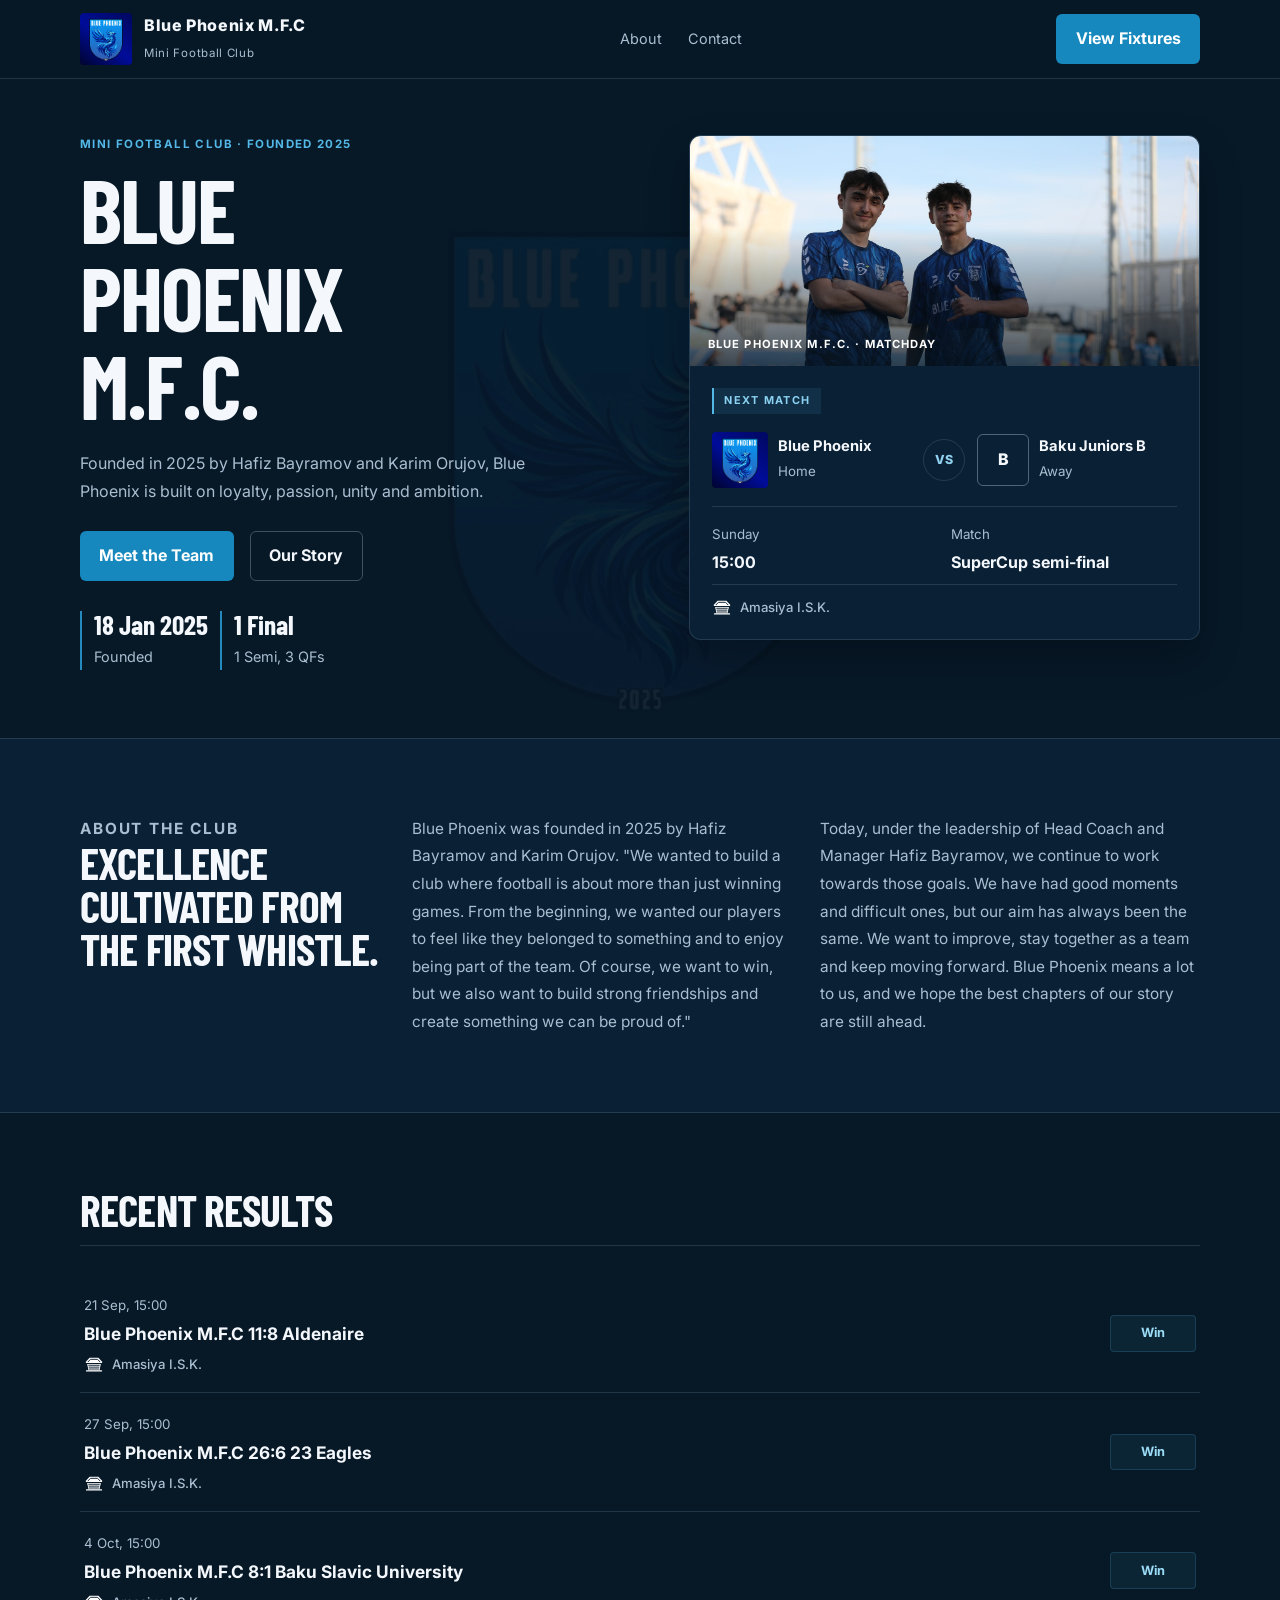
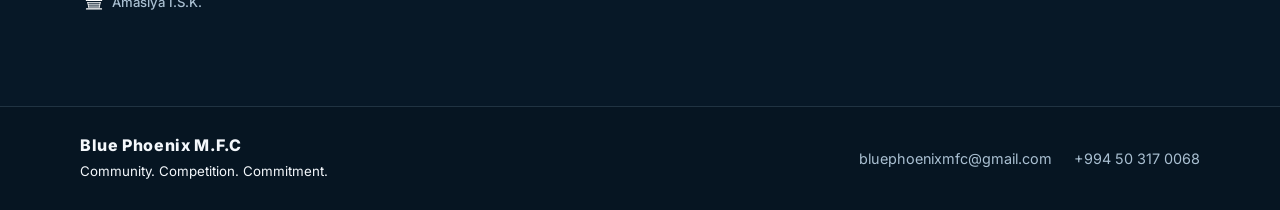
==== index.html @ 36c38b88 "Updated website" ====
<!DOCTYPE html>
<html lang="en">
  <head>
    <meta charset="UTF-8" />
    <meta name="viewport" content="width=device-width, initial-scale=1.0" />
    <title>Blue Phoenix M.F.C | Mini Football Club</title>
    <meta
      name="description"
      content="Blue Phoenix M.F.C is a dedicated mini football club built on teamwork, discipline, and pride. Explore matches, players, and community events."
    />
    <link rel="preconnect" href="https://fonts.googleapis.com" />
    <link rel="preconnect" href="https://fonts.gstatic.com" crossorigin />
    <link
      href="https://fonts.googleapis.com/css2?family=Barlow+Condensed:wght@600;700;800&family=Inter:wght@400;500;600;700;800;900&display=swap"
      rel="stylesheet"
    />
    <link rel="stylesheet" href="styles.css?v=10" />
  </head>
  <body class="home-page">
    <header class="topbar">
      <div class="container nav">
        <a class="brand" href="index.html" aria-label="Blue Phoenix M.F.C home">
          <img src="16346.jpg" alt="Blue Phoenix M.F.C logo" class="club-logo" />
          <div>
            <p class="club-name">Blue Phoenix M.F.C</p>
            <small>Mini Football Club</small>
          </div>
        </a>

        <nav class="nav-links" aria-label="Main navigation">
          <a href="#about">About</a>
          <a href="#contact">Contact</a>
        </nav>

        <a class="btn btn-primary" href="#results">View Fixtures</a>
      </div>
    </header>

    <main>
      <section class="hero">
        <div class="container hero-grid">
          <div class="hero-copy">
            <p class="eyebrow">Mini Football Club · Founded 2025</p>
            <h1>Blue Phoenix M.F.C.</h1>
            <p class="lead">
              Founded in 2025 by Hafiz Bayramov and Karim Orujov, Blue Phoenix is built on
              loyalty, passion, unity and ambition.
            </p>
            <div class="cta-row">
              <a class="btn btn-primary" href="squad.html">Meet the Team</a>
              <a class="btn btn-secondary" href="#about">Our Story</a>
            </div>

            <ul class="stats" aria-label="Team statistics">
              <li>
                <strong>18 Jan 2025</strong>
                <span>Founded</span>
              </li>
              <li>
                <strong>1 Final</strong>
                <span>1 Semi, 3 QFs</span>
              </li>
            </ul>
          </div>

          <div id="fixtures" class="hero-card" aria-label="Featured match card" data-stadium="Amasiya I.S.K.">
            <figure class="hero-photo" data-slideshow>
              <img
                class="hero-slide is-active"
                src="IMG_9721-hero.jpg"
                alt="Blue Phoenix players standing together in club kit"
                fetchpriority="high"
              />
              <img class="hero-slide" alt="" aria-hidden="true" />
              <figcaption>Blue Phoenix M.F.C. · Matchday</figcaption>
            </figure>
            <div class="hero-card-content">
              <div class="match-badge">Next Match</div>
              <div class="clubs">
                <div class="team-block">
                  <img src="16346.jpg" alt="Blue Phoenix logo" class="team-logo" />
                  <div>
                    <p>Blue Phoenix</p>
                    <small>Home</small>
                  </div>
                </div>

                <div class="score-box">
                  <span>VS</span>
                </div>

                <div class="team-block">
                  <span class="team-crest dark">B</span>
                  <div>
                    <p>Baku Juniors B</p>
                    <small>Away</small>
                  </div>
                </div>
              </div>

              <div class="match-details">
                <div>
                  <small>Sunday</small>
                  <strong>15:00</strong>
                </div>
                <div>
                  <small>Match</small>
                  <strong>SuperCup semi-final</strong>
                </div>
              </div>

              <div class="fixture-venue match-venue">
                <img src="stadium-icon.svg" alt="" aria-hidden="true" />
                <span>Amasiya I.S.K.</span>
              </div>
            </div>
          </div>
        </div>
      </section>

      <section id="about" class="section intro">
        <div class="container split">
          <div>
            <p class="section-tag">About the club</p>
            <h2>Excellence cultivated from the first whistle.</h2>
          </div>
          <p>
            Blue Phoenix was founded in 2025 by Hafiz Bayramov and Karim Orujov. "We wanted
            to build a club where football is about more than just winning games. From the
            beginning, we wanted our players to feel like they belonged to something and
            to enjoy being part of the team. Of course, we want to win, but we also want to
            build strong friendships and create something we can be proud of."
          </p>
          <p>
            Today, under the leadership of Head Coach and Manager Hafiz Bayramov, we continue
            to work towards those goals. We have had good moments and difficult ones, but our
            aim has always been the same. We want to improve, stay together as a team and keep
            moving forward. Blue Phoenix means a lot to us, and we hope the best chapters of
            our story are still ahead.
          </p>
        </div>
      </section>

      <section id="results" class="section results">
        <div class="container">
          <div class="section-heading">
            <h2>Recent results</h2>
          </div>

          <div class="fixture-list">
            <div class="fixture-item result-item" data-stadium="Amasiya I.S.K.">
              <div>
                <small>21 Sep, 15:00</small>
                <h3>Blue Phoenix M.F.C 11:8 Aldenaire</h3>
                <div class="fixture-venue">
                  <img src="stadium-icon.svg" alt="" aria-hidden="true" />
                  <span>Amasiya I.S.K.</span>
                </div>
              </div>
              <span>Win</span>
            </div>
            <div class="fixture-item result-item" data-stadium="Amasiya I.S.K.">
              <div>
                <small>27 Sep, 15:00</small>
                <h3>Blue Phoenix M.F.C 26:6 23 Eagles</h3>
                <div class="fixture-venue">
                  <img src="stadium-icon.svg" alt="" aria-hidden="true" />
                  <span>Amasiya I.S.K.</span>
                </div>
              </div>
              <span>Win</span>
            </div>
            <div class="fixture-item result-item" data-stadium="Amasiya I.S.K.">
              <div>
                <small>4 Oct, 15:00</small>
                <h3>Blue Phoenix M.F.C 8:1 Baku Slavic University</h3>
                <div class="fixture-venue">
                  <img src="stadium-icon.svg" alt="" aria-hidden="true" />
                  <span>Amasiya I.S.K.</span>
                </div>
              </div>
              <span>Win</span>
            </div>
          </div>
        </div>
      </section>

    </main>

    <footer id="contact" class="site-footer">
      <div class="container footer-wrap">
        <div>
          <p class="club-name">Blue Phoenix M.F.C</p>
          <small>Community. Competition. Commitment.</small>
        </div>
        <div class="contact-info">
          <a href="mailto:bluephoenixmfc@gmail.com">bluephoenixmfc@gmail.com</a>
          <a href="tel:+994503170068">+994 50 317 0068</a>
        </div>
      </div>
    </footer>

    <button class="back-to-top" type="button" aria-label="Back to top" hidden>
      <svg viewBox="0 0 24 24" aria-hidden="true" focusable="false">
        <path d="m3.5 10 8.5-7 8.5 7M5.5 8.5V21h13V8.5M9.5 21v-7h5v7" />
      </svg>
    </button>

    <script src="site.js?v=3" defer></script>
  </body>
</html>
---- styles.css ----
:root {
  --bg: #071827;
  --bg-soft: #0a2034;
  --panel: #0d2942;
  --panel-2: #123a5b;
  --primary: #54b8e7;
  --primary-dark: #2489bd;
  --accent: #91d2f0;
  --text: #f4f8fc;
  --muted: #a9bfd1;
  --line: rgba(169, 205, 228, 0.16);
  --shadow: 0 18px 42px rgba(0, 0, 0, 0.24);
}

* {
  box-sizing: border-box;
}

html {
  scroll-behavior: smooth;
}

@media (prefers-reduced-motion: reduce) {
  html {
    scroll-behavior: auto;
  }

  .home-page .club-logo {
    animation: none;
  }

  .hero-slide {
    transition: none;
  }

  .home-page .hero-copy > *,
  .home-page .hero-card {
    animation: none;
  }
}

body {
  margin: 0;
  font-family: "Inter", sans-serif;
  background: var(--bg);
  color: var(--text);
  line-height: 1.6;
}

body::before {
  position: fixed;
  z-index: 0;
  inset: 0;
  background-image: url("16346-removebg-preview.png");
  background-repeat: no-repeat;
  background-position: center 18vh;
  background-size: min(68vw, 600px);
  content: "";
  opacity: 0.055;
  pointer-events: none;
}

body > :not(script) {
  position: relative;
  z-index: 1;
}

a {
  color: inherit;
  text-decoration: none;
}

img {
  max-width: 100%;
  display: block;
}

.container {
  width: min(1120px, calc(100% - 32px));
  margin: 0 auto;
}

.topbar {
  position: sticky;
  top: 0;
  z-index: 10;
  background: rgba(7, 24, 39, 0.97);
  border-bottom: 1px solid var(--line);
}

.nav {
  display: flex;
  align-items: center;
  justify-content: space-between;
  gap: 24px;
  min-height: 78px;
}

.brand {
  display: flex;
  align-items: center;
  gap: 12px;
  color: inherit;
}

.brand > span {
  display: block;
  min-width: 0;
}

.brand .club-name {
  display: block;
}

.brand:focus-visible {
  outline: 2px solid var(--primary);
  outline-offset: 4px;
}

.crest,
.team-crest {
  display: grid;
  place-items: center;
  width: 44px;
  height: 44px;
  border-radius: 6px;
  font-weight: 800;
  background: var(--panel-2);
  color: #d7f2ff;
  border: 1px solid rgba(84, 184, 231, 0.28);
}

.club-logo,
.team-logo {
  width: 52px;
  height: 52px;
  object-fit: contain;
  border-radius: 4px;
}

.home-page .club-logo {
  animation: badge-rise 1.25s cubic-bezier(0.2, 0.75, 0.25, 1) both;
}

@keyframes badge-rise {
  from {
    opacity: 0.45;
    transform: translateY(14px);
  }

  to {
    opacity: 1;
    transform: translateY(0);
  }
}

.team-logo {
  width: 56px;
  height: 56px;
}

.club-name {
  margin: 0;
  font-weight: 800;
  letter-spacing: 0.04em;
}

.brand small,
.contact-info,
.match-details small,
.fixture-item small,
.team-block small {
  color: var(--muted);
}

.brand small {
  font-size: 0.72rem;
  letter-spacing: 0.06em;
}

.nav-links {
  display: flex;
  align-items: center;
  gap: 26px;
  color: var(--muted);
  font-size: 0.9rem;
}

.nav-links a {
  transition: color 0.2s ease;
}

.nav-links a:hover {
  color: var(--text);
}

.btn {
  display: inline-flex;
  align-items: center;
  justify-content: center;
  min-height: 46px;
  padding: 0.7rem 1.15rem;
  border: 1px solid transparent;
  border-radius: 6px;
  font-weight: 700;
  transition: transform 0.2s ease, background-color 0.2s ease, border-color 0.2s ease;
}

.btn:hover {
  transform: translateY(-2px);
}

.btn-primary {
  background: #1688bd;
  color: #fff;
}

.btn-primary:hover {
  background: #1d9bd3;
}

.btn-secondary {
  border-color: rgba(208, 229, 243, 0.28);
  color: var(--text);
  background: transparent;
}

.btn-secondary:hover {
  border-color: var(--primary);
}

.hero {
  padding: 56px 0 68px;
}

.hero-grid {
  display: grid;
  grid-template-columns: minmax(0, 1.05fr) minmax(380px, 0.95fr);
  gap: 44px;
  align-items: start;
}

.home-page .hero-copy > *,
.home-page .hero-card {
  animation: hero-rise-in 780ms cubic-bezier(0.22, 0.68, 0.2, 1) both;
}

.home-page .hero-copy > .eyebrow {
  animation-delay: 0ms;
}

.home-page .hero-copy > h1 {
  animation-delay: 70ms;
}

.home-page .hero-copy > .lead {
  animation-delay: 140ms;
}

.home-page .hero-copy > .cta-row {
  animation-delay: 210ms;
}

.home-page .hero-copy > .stats {
  animation-delay: 280ms;
}

.home-page .hero-card {
  animation-duration: 900ms;
  animation-delay: 140ms;
}

@keyframes hero-rise-in {
  from {
    opacity: 0;
    transform: translateY(18px);
  }

  to {
    opacity: 1;
    transform: translateY(0);
  }
}

.eyebrow,
.section-tag {
  margin: 0 0 12px;
  text-transform: uppercase;
  letter-spacing: 0.12em;
  font-size: 0.72rem;
  color: var(--primary);
  font-weight: 700;
}

.hero-copy h1,
.section-heading h2,
.split h2 {
  font-family: "Barlow Condensed", "Arial Narrow", sans-serif;
  margin: 0;
  line-height: 0.98;
  letter-spacing: -0.02em;
  font-weight: 700;
}

.hero-copy h1 {
  max-width: 9ch;
  font-size: clamp(4rem, 7vw, 6.4rem);
  text-transform: uppercase;
}

.lead {
  font-size: 1rem;
  line-height: 1.75;
  color: var(--muted);
  max-width: 48ch;
  margin: 20px 0 26px;
}

.cta-row {
  display: flex;
  align-items: center;
  gap: 16px;
  flex-wrap: wrap;
  margin-bottom: 30px;
}

.stats {
  list-style: none;
  padding: 0;
  margin: 0;
  display: flex;
  gap: 12px;
  flex-wrap: wrap;
}

.stats li {
  min-width: 112px;
  padding-left: 12px;
  border-left: 2px solid var(--primary-dark);
}

.stats strong {
  display: block;
  font-family: "Barlow Condensed", "Arial Narrow", sans-serif;
  font-size: clamp(1.7rem, 2vw, 2.2rem);
  line-height: 1;
  margin-bottom: 6px;
}

.stats span {
  color: var(--muted);
  font-size: 0.9rem;
}

.hero-card {
  overflow: hidden;
  background: var(--bg-soft);
  border: 1px solid var(--line);
  border-radius: 12px;
  box-shadow: var(--shadow);
}

.hero-photo {
  position: relative;
  height: 230px;
  margin: 0;
  overflow: hidden;
  background: var(--panel);
}

.hero-photo::after {
  position: absolute;
  inset: 40% 0 0;
  background: linear-gradient(180deg, transparent, rgba(4, 17, 29, 0.78));
  content: "";
}

.hero-photo img {
  position: absolute;
  inset: 0;
  width: 100%;
  height: 100%;
  object-fit: cover;
  object-position: center 38%;
}

.hero-slide {
  opacity: 0;
  transition: opacity 1.2s ease-in-out;
}

.hero-slide.is-active {
  opacity: 1;
}

.hero-slide[aria-hidden="true"] {
  pointer-events: none;
}

.hero-photo figcaption {
  position: absolute;
  z-index: 1;
  right: 18px;
  bottom: 12px;
  left: 18px;
  color: #fff;
  font-size: 0.7rem;
  font-weight: 700;
  letter-spacing: 0.1em;
  text-transform: uppercase;
}

.hero-card-content {
  padding: 20px 22px 22px;
}

.match-badge {
  display: inline-block;
  background: rgba(84, 184, 231, 0.1);
  color: #8bd2f2;
  border-left: 2px solid var(--primary);
  padding: 0.28rem 0.65rem;
  font-size: 0.68rem;
  font-weight: 700;
  letter-spacing: 0.12em;
  text-transform: uppercase;
}

.clubs {
  display: flex;
  align-items: center;
  justify-content: space-between;
  gap: 12px;
  padding: 18px 0;
}

.team-block {
  display: flex;
  align-items: center;
  gap: 10px;
  flex: 1;
  min-width: 0;
}

.team-block p {
  margin: 0 0 2px;
  font-weight: 700;
  font-size: 0.92rem;
  line-height: 1.3;
}

.team-crest {
  width: 52px;
  height: 52px;
  border-radius: 6px;
}

.team-crest.green {
  background: #1688bd;
  color: #fff;
}

.team-crest.dark {
  background: transparent;
  border: 1px solid rgba(208, 229, 243, 0.35);
  color: var(--text);
}

.score-box {
  flex: 0 0 42px;
  width: 42px;
  height: 42px;
  border-radius: 50%;
  display: grid;
  place-items: center;
  background: transparent;
  border: 1px solid var(--line);
  color: var(--accent);
  font-weight: 800;
  font-size: 0.78rem;
}

.match-details {
  display: grid;
  grid-template-columns: repeat(2, minmax(0, 1fr));
  gap: 14px;
  padding-top: 14px;
  border-top: 1px solid var(--line);
}

.match-details strong {
  display: block;
  margin-top: 4px;
}

.match-venue {
  margin-top: 14px;
  padding-top: 12px;
  border-top: 1px solid var(--line);
}

.section {
  padding: 76px 0;
}

.section[id],
#contact {
  scroll-margin-top: 92px;
}

.split {
  display: grid;
  grid-template-columns: minmax(190px, 0.8fr) repeat(2, minmax(0, 1fr));
  align-items: start;
  gap: 28px;
}

.split h2,
.section-heading h2 {
  font-size: clamp(2.25rem, 3.4vw, 3.4rem);
  text-transform: uppercase;
}

.split p {
  margin: 0;
  color: var(--muted);
  font-size: 0.96rem;
  line-height: 1.8;
}

.intro {
  background: var(--bg-soft);
  border-top: 1px solid var(--line);
  border-bottom: 1px solid var(--line);
}

.club-history {
  margin-top: 62px;
}

.team-section-nav {
  display: flex;
  flex-wrap: wrap;
  gap: 10px 22px;
  margin: -8px 0 28px;
  padding-bottom: 18px;
  border-bottom: 1px solid var(--line);
}

.team-section-nav a {
  color: var(--muted);
  font-size: 0.84rem;
  font-weight: 600;
  transition: color 0.2s ease;
}

.team-section-nav a:hover,
.team-section-nav a:focus-visible {
  color: var(--accent);
}

.team-section-nav a:focus-visible {
  outline: 2px solid var(--primary);
  outline-offset: 4px;
}

.team-gallery-section {
  background: var(--bg-soft);
  border-top: 1px solid var(--line);
  border-bottom: 1px solid var(--line);
}

.club-legends-section {
  background: rgba(7, 24, 39, 0.58);
}

.has-scroll-reveal [data-reveal] {
  opacity: 0;
  transform: translateY(18px);
  transition:
    opacity 600ms cubic-bezier(0.2, 0.75, 0.25, 1),
    transform 600ms cubic-bezier(0.2, 0.75, 0.25, 1);
}

.has-scroll-reveal [data-reveal].is-revealed {
  opacity: 1;
  transform: translateY(0);
}

.club-history > .section-heading {
  margin-bottom: 28px;
}

.history-kicker {
  margin: 0 0 5px;
  color: var(--primary);
  font-size: 0.68rem;
  font-weight: 700;
  letter-spacing: 0.12em;
  text-transform: uppercase;
}

.history-heading h3 {
  margin: 0;
  font-family: "Barlow Condensed", "Arial Narrow", sans-serif;
  font-size: clamp(1.7rem, 3vw, 2.3rem);
  line-height: 1;
  text-transform: uppercase;
}

.history-block {
  margin-top: 52px;
}

.history-heading {
  margin-bottom: 20px;
}

.history-heading h3 {
  font-size: clamp(1.9rem, 3.2vw, 2.6rem);
}

.history-timeline {
  position: relative;
  display: grid;
  gap: 0;
  margin: 0;
  padding: 0;
  list-style: none;
}

.history-timeline::before {
  position: absolute;
  top: 13px;
  bottom: 13px;
  left: 151px;
  width: 1px;
  background: rgba(84, 184, 231, 0.3);
  content: "";
}

.history-entry {
  position: relative;
  display: grid;
  grid-template-columns: 132px minmax(0, 1fr);
  gap: 38px;
  padding: 18px 0;
  border-bottom: 1px solid var(--line);
}

.history-entry::before {
  position: absolute;
  top: 26px;
  left: 147px;
  width: 9px;
  height: 9px;
  border: 1px solid var(--primary);
  border-radius: 50%;
  background: var(--bg-soft);
  content: "";
}

.history-entry > time {
  padding-top: 4px;
  color: var(--muted);
  font-size: 0.83rem;
  font-weight: 600;
}

.history-entry-content h3,
.history-entry-content h4 {
  margin: 7px 0 0;
  font-size: 0.96rem;
  line-height: 1.45;
}

.history-labels {
  display: flex;
  flex-wrap: wrap;
  align-items: center;
  gap: 8px;
}

.history-competition,
.history-stage,
.friendly-label {
  display: inline-flex;
  align-items: center;
  min-height: 25px;
  padding: 3px 9px;
  border: 1px solid var(--line);
  border-radius: 4px;
  font-size: 0.68rem;
  font-weight: 700;
  line-height: 1.2;
}

.history-competition {
  color: #9bdcf6;
  background: rgba(84, 184, 231, 0.07);
}

.history-stage {
  color: #e2c77f;
  border-color: rgba(205, 174, 103, 0.28);
  background: rgba(185, 151, 76, 0.1);
}

.history-detail {
  display: flex;
  flex-wrap: wrap;
  align-items: baseline;
  gap: 7px;
  margin: 7px 0 0;
  color: var(--muted);
  font-size: 0.82rem;
}

.history-detail strong {
  color: var(--text);
  font-size: 0.94rem;
}

.friendly-results {
  display: grid;
  grid-template-columns: repeat(2, minmax(0, 1fr));
  gap: 14px;
}

.friendly-result {
  min-width: 0;
  padding: 17px 18px;
  border: 1px solid var(--line);
  border-top: 2px solid rgba(84, 184, 231, 0.35);
  background: rgba(7, 24, 39, 0.42);
}

.friendly-result > time {
  display: block;
  margin-bottom: 9px;
  color: var(--muted);
  font-size: 0.77rem;
  font-weight: 600;
}

.friendly-label {
  min-height: 22px;
  padding: 2px 8px;
  color: #9bdcf6;
  border-color: rgba(84, 184, 231, 0.2);
  background: rgba(84, 184, 231, 0.06);
}

.friendly-score {
  display: grid;
  grid-template-columns: minmax(0, 1fr) auto minmax(0, 1fr);
  align-items: center;
  gap: 10px;
  margin: 12px 0 0;
  font-size: 0.82rem;
  font-weight: 600;
}

.friendly-score > span:last-child {
  text-align: right;
}

.friendly-score > strong {
  color: var(--text);
  font-family: "Barlow Condensed", "Arial Narrow", sans-serif;
  font-size: clamp(1.65rem, 3.2vw, 2.1rem);
  line-height: 1;
  white-space: nowrap;
}

.friendly-score > .standout-score {
  color: #e2c77f;
}

.friendly-note {
  margin: 10px 0 0;
  color: var(--muted);
  font-size: 0.76rem;
  line-height: 1.5;
}

.section-heading {
  display: flex;
  align-items: baseline;
  gap: 16px;
  margin-bottom: 28px;
  padding-bottom: 14px;
  border-bottom: 1px solid var(--line);
}

.section-heading .section-tag {
  flex: 0 0 auto;
  margin: 0;
}

.squad-page-section {
  min-height: calc(100vh - 160px);
}

.squad-page-section .section-heading {
  align-items: end;
}

.squad-page-section .section-heading h1 {
  margin: 0;
  font-family: "Barlow Condensed", "Arial Narrow", sans-serif;
  font-size: clamp(2.75rem, 5vw, 4rem);
  font-weight: 700;
  line-height: 0.98;
  text-transform: uppercase;
}

.squad-page-intro {
  display: flex;
  justify-content: space-between;
  gap: 16px;
  margin: -8px 0 26px;
  color: var(--muted);
  font-size: 0.9rem;
}

.squad-page-intro span {
  color: #9bdcf6;
  font-weight: 600;
}

.coach-feature {
  display: flex;
  align-items: center;
  gap: 16px;
  max-width: 520px;
  margin: 0 0 20px;
  padding: 18px 20px;
  border: 1px solid rgba(84, 184, 231, 0.24);
  border-left: 3px solid var(--primary);
  background: rgba(13, 41, 66, 0.72);
}

.coach-feature-link {
  color: inherit;
  text-decoration: none;
  transition: background-color 0.2s ease, border-color 0.2s ease, transform 0.2s ease;
}

.coach-feature-link:hover {
  border-color: rgba(84, 184, 231, 0.48);
  background: rgba(13, 41, 66, 0.92);
  transform: translateY(-2px);
}

.coach-feature-link:focus-visible {
  outline: 2px solid var(--primary);
  outline-offset: 4px;
}

.coach-profile-action {
  display: inline-flex;
  align-items: center;
  gap: 6px;
  margin-top: 8px;
  color: var(--accent);
  font-size: 0.75rem;
  font-weight: 600;
}

.coach-profile-action span {
  transition: transform 0.2s ease;
}

.coach-feature-link:hover .coach-profile-action span {
  transform: translateX(3px);
}

.coaching-record-section {
  background: rgba(10, 32, 52, 0.58);
  border-top: 1px solid var(--line);
}

.coaching-record-section .history-entry-date {
  padding-top: 4px;
  color: var(--muted);
  font-size: 0.83rem;
  font-weight: 600;
}

.coach-return-link {
  margin-bottom: 34px;
}

.coach-profile-heading {
  max-width: 760px;
  padding: 0 0 30px;
  border-bottom: 1px solid var(--line);
}

.coach-profile-heading .eyebrow {
  margin-bottom: 10px;
}

.coach-profile-heading h1 {
  margin: 0;
  font-family: "Barlow Condensed", "Arial Narrow", sans-serif;
  font-size: clamp(3rem, 7vw, 5.2rem);
  font-weight: 700;
  line-height: 0.98;
  text-transform: uppercase;
}

.coach-profile-role {
  margin: 12px 0 0;
  color: var(--accent);
  font-size: 1rem;
  font-weight: 600;
}

.coach-profile-context {
  max-width: 62ch;
  margin: 10px 0 0;
  color: var(--muted);
  font-size: 0.86rem;
  line-height: 1.65;
}

.coach-career-timeline {
  margin-top: 42px;
}

.coach-career-timeline .history-heading h2 {
  margin: 0;
  font-family: "Barlow Condensed", "Arial Narrow", sans-serif;
  font-size: clamp(1.9rem, 3.2vw, 2.6rem);
  line-height: 1;
  text-transform: uppercase;
}

.coach-monogram {
  display: grid;
  flex: 0 0 48px;
  width: 48px;
  height: 48px;
  place-items: center;
  border: 1px solid rgba(84, 184, 231, 0.3);
  background: rgba(84, 184, 231, 0.08);
  color: #9bdcf6;
  font-family: "Barlow Condensed", "Arial Narrow", sans-serif;
  font-size: 1.35rem;
  font-weight: 700;
}

.coach-feature p {
  margin: 0 0 2px;
  color: var(--primary);
  font-size: 0.7rem;
  font-weight: 700;
  letter-spacing: 0.12em;
  text-transform: uppercase;
}

.coach-feature h2 {
  margin: 0;
  font-family: "Barlow Condensed", "Arial Narrow", sans-serif;
  font-size: 1.8rem;
  line-height: 1.05;
  text-transform: uppercase;
}

.squad-groups {
  display: grid;
  grid-template-columns: repeat(4, minmax(0, 1fr));
  gap: 16px;
}

.position-group {
  min-width: 0;
  border-top: 2px solid var(--primary-dark);
  background: rgba(255, 255, 255, 0.018);
}

.position-heading {
  display: flex;
  align-items: baseline;
  gap: 10px;
  min-height: 66px;
  padding: 16px 14px 12px;
  border-bottom: 1px solid var(--line);
}

.position-heading > span {
  color: var(--primary);
  font-family: "Barlow Condensed", "Arial Narrow", sans-serif;
  font-size: 1rem;
  font-weight: 700;
  letter-spacing: 0.08em;
}

.position-heading h2 {
  margin: 0;
  font-family: "Barlow Condensed", "Arial Narrow", sans-serif;
  font-size: 1.25rem;
  line-height: 1.05;
  text-transform: uppercase;
}

.position-roster {
  margin: 0;
  padding: 0 14px;
  list-style: none;
}

.position-player {
  display: flex;
  align-items: center;
  gap: 10px;
  min-width: 0;
  min-height: 68px;
  padding: 10px 0;
  border-bottom: 1px solid var(--line);
}

.position-player:last-child {
  border-bottom: 0;
}

.player-monogram {
  display: grid;
  flex: 0 0 38px;
  width: 38px;
  height: 38px;
  place-items: center;
  border: 1px solid rgba(84, 184, 231, 0.3);
  border-radius: 5px;
  background: #0b263e;
  color: #9bdcf6;
  font-family: "Barlow Condensed", "Arial Narrow", sans-serif;
  font-size: 1.15rem;
  font-weight: 700;
  letter-spacing: 0.04em;
}

.player-info {
  display: grid;
  min-width: 0;
  gap: 3px;
}

.player-info strong {
  font-size: 0.84rem;
  line-height: 1.35;
  overflow-wrap: anywhere;
}

.player-info small {
  color: var(--muted);
  font-size: 0.7rem;
  line-height: 1.35;
}

.gallery-strip {
  display: grid;
  grid-auto-flow: column;
  grid-auto-columns: minmax(260px, 34%);
  gap: 12px;
  overflow-x: auto;
  padding-bottom: 12px;
  scroll-snap-type: x mandatory;
  overscroll-behavior-x: contain;
  scrollbar-width: thin;
  scrollbar-color: rgba(84, 184, 231, 0.55) rgba(255, 255, 255, 0.04);
}

.gallery-strip::-webkit-scrollbar {
  height: 6px;
}

.gallery-strip::-webkit-scrollbar-track {
  background: rgba(255,255,255,0.04);
  border-radius: 999px;
}

.gallery-strip::-webkit-scrollbar-thumb {
  background: rgba(84, 184, 231, 0.65);
  border-radius: 999px;
}

.gallery-item {
  margin: 0;
  background: #0a2034;
  border: 1px solid var(--line);
  border-radius: 6px;
  overflow: hidden;
  min-width: 0;
  scroll-snap-align: start;
}

.gallery-item img {
  width: 100%;
  height: clamp(210px, 24vw, 300px);
  object-fit: cover;
  display: block;
  transition: filter 0.2s ease;
}

.gallery-item:hover img {
  filter: brightness(1.08);
}

.fixture-list {
  display: grid;
  gap: 0;
}

.fixture-item {
  display: flex;
  align-items: center;
  justify-content: space-between;
  gap: 18px;
  border: 1px solid var(--line);
  border-radius: 6px;
  background: rgba(255, 255, 255, 0.015);
  padding: 18px 20px;
}

.fixture-item h3 {
  margin: 4px 0 0;
  font-size: 1.08rem;
  line-height: 1.4;
}

.fixture-venue {
  display: flex;
  align-items: center;
  gap: 8px;
  margin-top: 8px;
  color: var(--muted);
  font-size: 0.82rem;
  font-weight: 500;
  line-height: 1.4;
}

.fixture-venue img {
  flex: 0 0 20px;
  width: 20px;
  height: 20px;
  object-fit: contain;
}

.fixture-item > span {
  display: inline-flex;
  align-items: center;
  justify-content: center;
  min-width: 86px;
  padding: 0.45rem 0.65rem;
  border-radius: 4px;
  background: rgba(84, 184, 231, 0.08);
  border: 1px solid rgba(84, 184, 231, 0.18);
  color: #9bdcf6;
  font-weight: 700;
  font-size: 0.8rem;
  white-space: nowrap;
}

.fixture-item > .achievement-label,
.fixture-item > .competition-label {
  background: rgba(185, 151, 76, 0.1);
  border-color: rgba(205, 174, 103, 0.28);
  color: #e2c77f;
}

.results .fixture-item > span {
  background: rgba(84, 184, 231, 0.08);
  border-color: rgba(84, 184, 231, 0.18);
  color: #9bdcf6;
}

.results .fixture-item,
.records .fixture-item {
  background: transparent;
  border: 0;
  border-bottom: 1px solid var(--line);
  border-radius: 0;
  padding: 18px 4px;
}

.results .fixture-item:last-child,
.records .fixture-item:last-child {
  border-bottom: 0;
}

.records .fixture-item p {
  margin: 8px 0 0;
  color: var(--muted);
  font-size: 0.9rem;
}

.site-footer {
  border-top: 1px solid var(--line);
  background: #061522;
  padding: 26px 0;
}

.footer-wrap {
  display: flex;
  justify-content: space-between;
  align-items: center;
  gap: 20px;
}

.contact-info {
  display: flex;
  align-items: center;
  flex-wrap: wrap;
  gap: 22px;
  font-size: 0.9rem;
}

.contact-info a:hover {
  color: var(--primary);
}

.back-to-top {
  position: fixed;
  right: 24px;
  bottom: 24px;
  z-index: 20;
  display: grid;
  width: 52px;
  height: 52px;
  place-items: center;
  padding: 0;
  border: 1px solid rgba(255, 255, 255, 0.3);
  border-radius: 50%;
  background: rgba(5, 18, 30, 0.82);
  color: #fff;
  cursor: pointer;
  backdrop-filter: blur(8px);
  transition: background-color 0.2s ease, border-color 0.2s ease, transform 0.2s ease;
}

.back-to-top[hidden] {
  display: none;
}

.back-to-top svg {
  width: 22px;
  height: 22px;
  fill: none;
  stroke: currentColor;
  stroke-linecap: round;
  stroke-linejoin: round;
  stroke-width: 1.7;
}

.back-to-top:hover {
  transform: translateY(-2px);
  border-color: rgba(255, 255, 255, 0.55);
  background: rgba(13, 35, 58, 0.96);
}

.back-to-top:focus-visible {
  outline: 2px solid #fff;
  outline-offset: 3px;
}

@media (max-width: 900px) {
  .section[id],
  #contact {
    scroll-margin-top: 132px;
  }

  .hero-grid {
    grid-template-columns: 1fr;
  }

  .hero-card {
    width: 100%;
    max-width: 680px;
    margin: 0 auto;
  }

  .split {
    grid-template-columns: repeat(2, minmax(0, 1fr));
  }

  .intro .split > :first-child {
    grid-column: 1 / -1;
    max-width: 18ch;
  }

  .nav {
    flex-wrap: wrap;
    justify-content: space-between;
    padding: 12px 0;
  }

  .nav-links {
    width: 100%;
    justify-content: center;
    order: 3;
  }

  .squad-groups {
    grid-template-columns: repeat(2, minmax(0, 1fr));
  }
}

@media (max-width: 640px) {
  .section[id],
  #contact {
    scroll-margin-top: 112px;
  }

  .site-footer {
    padding-bottom: 88px;
  }

  .back-to-top {
    right: 16px;
    bottom: calc(16px + env(safe-area-inset-bottom));
    width: 50px;
    height: 50px;
  }

  .nav {
    display: grid;
    grid-template-columns: minmax(0, 1fr) auto;
    column-gap: 8px;
    row-gap: 10px;
    padding: 10px 0;
  }

  .brand {
    min-width: 0;
    gap: 8px;
  }

  .club-logo {
    flex: 0 0 42px;
    width: 42px;
    height: 42px;
  }

  .club-name {
    font-size: 0.85rem;
    letter-spacing: 0.01em;
  }

  .brand small {
    font-size: 0.65rem;
  }

  .nav > .btn-primary {
    min-height: 42px;
    padding: 0.55rem 0.8rem;
    font-size: 0.8rem;
    white-space: nowrap;
  }

  .nav-links {
    grid-column: 1 / -1;
    width: 100%;
    justify-content: space-between;
    gap: 12px;
    padding-top: 8px;
    border-top: 1px solid var(--line);
    font-size: 0.82rem;
  }

  .hero {
    padding: 42px 0 54px;
  }

  .hero-copy h1 {
    max-width: 10ch;
    font-size: clamp(3.5rem, 16vw, 5rem);
  }

  .hero-photo {
    height: clamp(190px, 56vw, 260px);
  }

  .hero-card-content {
    padding: 18px 16px;
  }

  .section {
    padding: 58px 0;
  }

  .club-history {
    margin-top: 44px;
  }

  .team-section-nav {
    gap: 10px 16px;
    margin-bottom: 24px;
  }

  .team-section-nav a {
    font-size: 0.78rem;
  }

  .history-block {
    margin-top: 40px;
  }

  .history-timeline::before,
  .history-entry::before {
    display: none;
  }

  .history-entry {
    grid-template-columns: minmax(0, 1fr);
    gap: 7px;
    padding: 16px 0;
  }

  .history-entry > time,
  .coaching-record-section .history-entry-date {
    padding: 0;
  }

  .friendly-results {
    grid-template-columns: minmax(0, 1fr);
  }

  .section-heading {
    align-items: flex-start;
    flex-direction: column;
    gap: 6px;
    margin-bottom: 22px;
    padding-bottom: 12px;
  }

  .section-heading h2,
  .split h2 {
    font-size: clamp(2.1rem, 10vw, 2.8rem);
  }

  .hero-grid,
  .split,
  .match-details,
  .footer-wrap {
    grid-template-columns: 1fr;
    display: grid;
  }

  .clubs {
    display: grid;
    grid-template-columns: minmax(0, 1fr) 42px minmax(0, 1fr);
    gap: 8px;
  }

  .team-block {
    min-width: 0;
    gap: 8px;
  }

  .team-block .team-logo,
  .team-block .team-crest {
    flex: 0 0 40px;
    width: 40px;
    height: 40px;
  }

  .team-block > div {
    min-width: 0;
  }

  .team-block p {
    font-size: 0.9rem;
    line-height: 1.3;
  }

  .score-box {
    width: 38px;
    height: 38px;
  }

  .gallery-strip {
    grid-auto-columns: minmax(220px, 86%);
  }

  .cta-row,
  .fixture-item,
  .footer-wrap {
    display: grid;
    justify-content: stretch;
  }

  .fixture-item {
    align-items: flex-start;
    grid-template-columns: minmax(0, 1fr) auto;
    gap: 10px;
    padding: 16px 14px;
  }

  .fixture-item > div {
    min-width: 0;
  }

  .fixture-item h3 {
    font-size: 0.98rem;
    overflow-wrap: anywhere;
  }

  .fixture-item > span {
    min-width: 0;
    padding: 0.38rem 0.52rem;
    font-size: 0.72rem;
  }

  .squad-groups {
    grid-template-columns: 1fr;
  }

  .stats {
    gap: 14px 8px;
  }

  .stats li {
    min-width: 100px;
  }

  .squad-page-intro {
    flex-direction: column;
    gap: 4px;
  }

  .coach-feature {
    padding: 16px;
  }
}

@media (max-width: 380px) {
  .club-name {
    font-size: 0.7rem;
    letter-spacing: 0;
  }

  .brand small {
    font-size: 0.6rem;
  }

  .club-name,
  .brand small {
    white-space: nowrap;
  }

  .nav > .btn-primary {
    padding-right: 0.55rem;
    padding-left: 0.55rem;
    font-size: 0.74rem;
  }
}

@media (max-width: 340px) {
  .team-block {
    flex-direction: column;
    gap: 5px;
    text-align: center;
  }
}

@media (prefers-reduced-motion: reduce) {
  .home-page .club-logo,
  .hero-slide {
    animation: none;
    transition: none;
  }

  .home-page .hero-copy > *,
  .home-page .hero-card {
    animation: none;
  }
}

@media (max-width: 640px) {
  body::before {
    background-position: center 24vh;
    background-size: min(105vw, 460px);
    opacity: 0.04;
  }
}
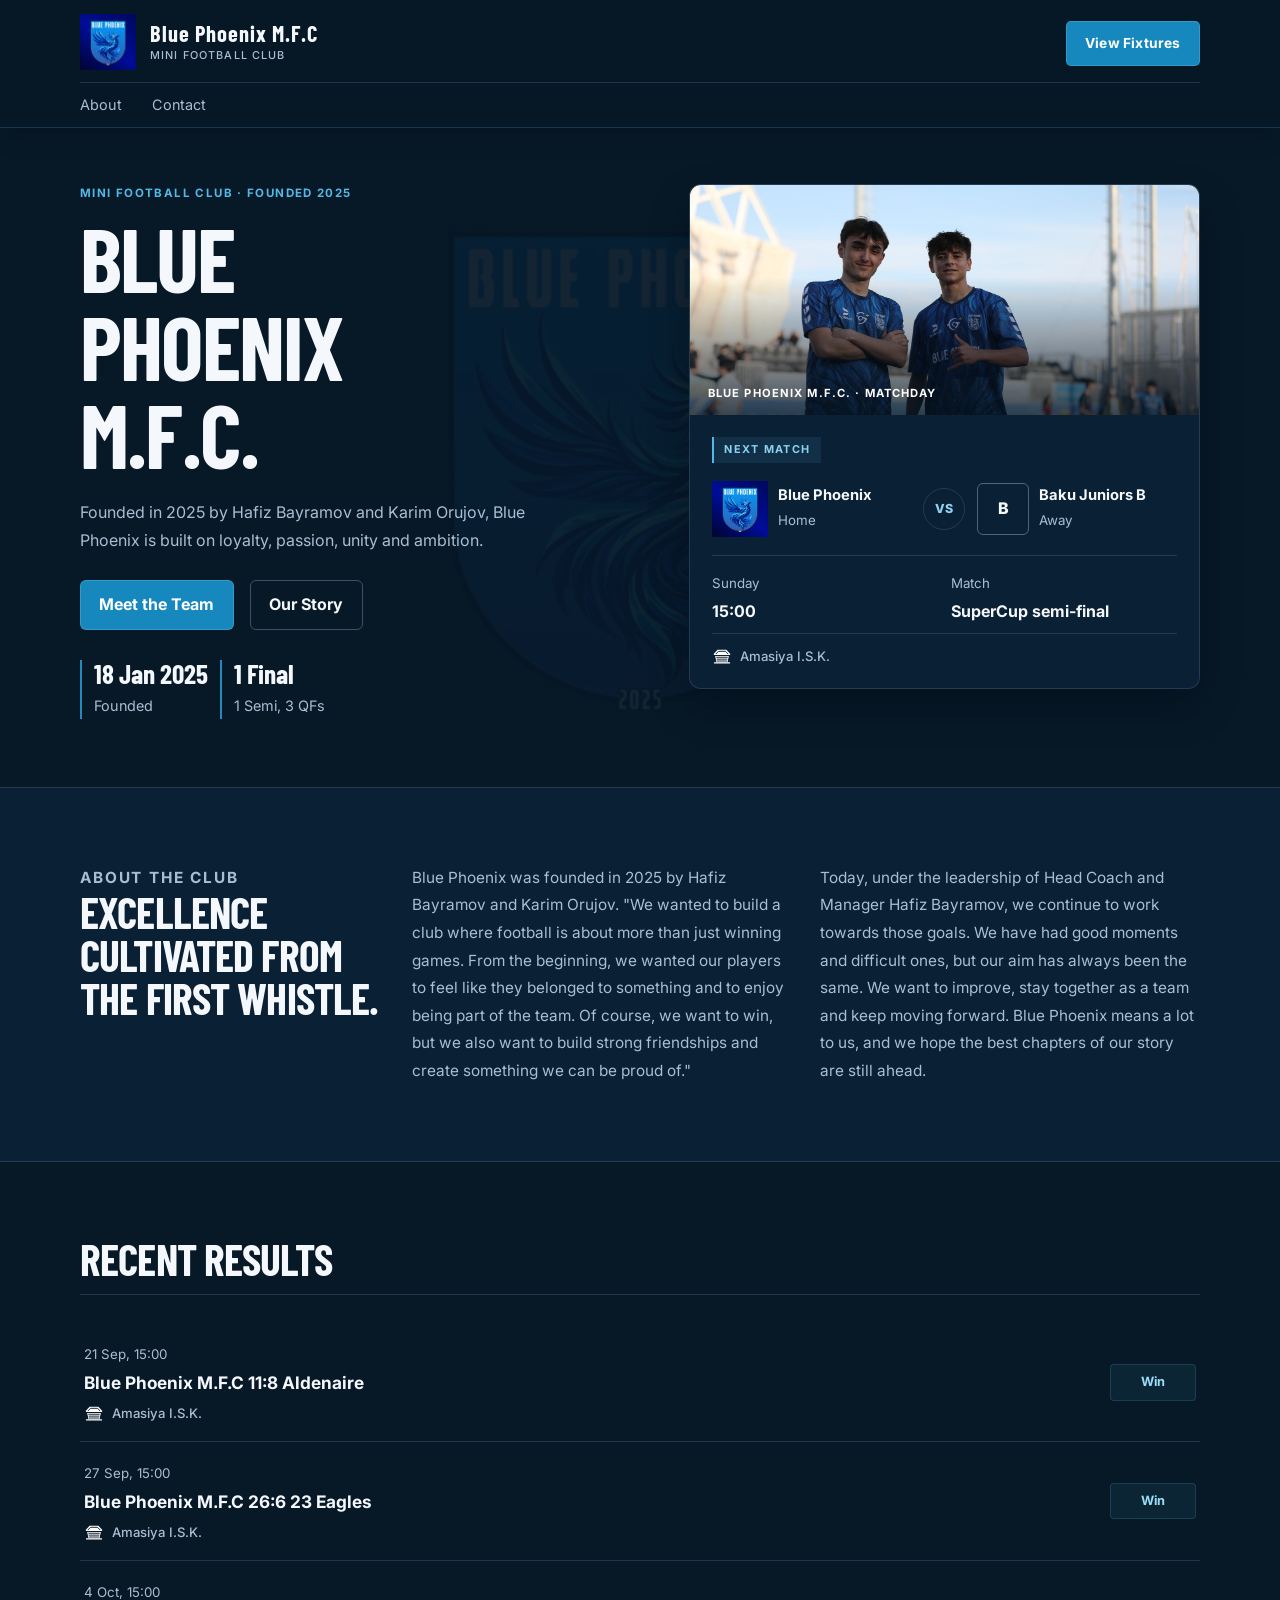
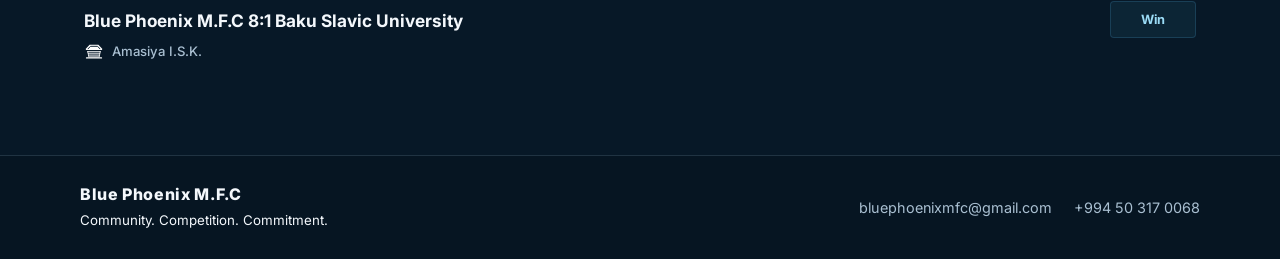
==== commit 5c84e090: "Updated website" ====
--- a/index.html
+++ b/index.html
@@ -14,7 +14,7 @@
       href="https://fonts.googleapis.com/css2?family=Barlow+Condensed:wght@600;700;800&family=Inter:wght@400;500;600;700;800;900&display=swap"
       rel="stylesheet"
     />
-    <link rel="stylesheet" href="styles.css?v=10" />
+    <link rel="stylesheet" href="styles.css?v=14" />
   </head>
   <body class="home-page">
     <header class="topbar">
--- a/styles.css
+++ b/styles.css
@@ -84,32 +84,46 @@
   position: sticky;
   top: 0;
   z-index: 10;
-  background: rgba(7, 24, 39, 0.97);
-  border-bottom: 1px solid var(--line);
+  background: rgba(7, 24, 39, 0.98);
+  border-bottom: 1px solid rgba(84, 184, 231, 0.2);
+  box-shadow: 0 8px 24px rgba(0, 0, 0, 0.14);
 }
 
 .nav {
-  display: flex;
-  align-items: center;
-  justify-content: space-between;
-  gap: 24px;
-  min-height: 78px;
+  display: grid;
+  grid-template-columns: minmax(0, 1fr) auto;
+  grid-template-areas:
+    "brand action"
+    "links links";
+  align-items: center;
+  column-gap: 32px;
+  padding-top: 13px;
 }
 
 .brand {
-  display: flex;
-  align-items: center;
-  gap: 12px;
+  grid-area: brand;
+  display: flex;
+  align-items: center;
+  gap: 14px;
+  min-width: 0;
+  padding: 1px 0 4px;
   color: inherit;
 }
 
-.brand > span {
+.brand > span,
+.brand > div {
   display: block;
   min-width: 0;
 }
 
 .brand .club-name {
   display: block;
+  font-family: "Barlow Condensed", "Arial Narrow", sans-serif;
+  font-size: 1.4rem;
+  font-weight: 700;
+  letter-spacing: 0.045em;
+  line-height: 1;
+  white-space: nowrap;
 }
 
 .brand:focus-visible {
@@ -132,10 +146,10 @@
 
 .club-logo,
 .team-logo {
-  width: 52px;
-  height: 52px;
+  width: 56px;
+  height: 56px;
   object-fit: contain;
-  border-radius: 4px;
+  border-radius: 0;
 }
 
 .home-page .club-logo {
@@ -174,24 +188,43 @@
 }
 
 .brand small {
-  font-size: 0.72rem;
-  letter-spacing: 0.06em;
+  display: block;
+  margin-top: 5px;
+  font-size: 0.68rem;
+  font-weight: 500;
+  letter-spacing: 0.105em;
+  line-height: 1.2;
+  text-transform: uppercase;
 }
 
 .nav-links {
-  display: flex;
-  align-items: center;
-  gap: 26px;
+  grid-area: links;
+  display: flex;
+  align-items: center;
+  gap: 30px;
+  min-height: 45px;
+  margin-top: 8px;
+  padding: 4px 0;
+  border-top: 1px solid var(--line);
   color: var(--muted);
   font-size: 0.9rem;
 }
 
 .nav-links a {
-  transition: color 0.2s ease;
-}
-
-.nav-links a:hover {
+  display: inline-flex;
+  align-items: center;
+  min-height: 36px;
+  transition: color 0.18s ease;
+}
+
+.nav-links a:hover,
+.nav-links a:focus-visible {
   color: var(--text);
+}
+
+.nav-links a:focus-visible {
+  outline: 2px solid var(--primary);
+  outline-offset: 3px;
 }
 
 .btn {
@@ -207,16 +240,33 @@
 }
 
 .btn:hover {
-  transform: translateY(-2px);
+  transform: translateY(-1px);
+}
+
+.btn:focus-visible {
+  outline: 2px solid var(--accent);
+  outline-offset: 3px;
 }
 
 .btn-primary {
+  border-color: rgba(145, 210, 240, 0.24);
   background: #1688bd;
   color: #fff;
 }
 
 .btn-primary:hover {
+  border-color: rgba(145, 210, 240, 0.46);
   background: #1d9bd3;
+}
+
+.nav > .btn-primary {
+  grid-area: action;
+  min-height: 44px;
+  padding: 0.65rem 1.15rem;
+  border-radius: 5px;
+  font-size: 0.86rem;
+  letter-spacing: 0.015em;
+  white-space: nowrap;
 }
 
 .btn-secondary {
@@ -508,6 +558,10 @@
   scroll-margin-top: 92px;
 }
 
+.history-block[id] {
+  scroll-margin-top: 92px;
+}
+
 .split {
   display: grid;
   grid-template-columns: minmax(190px, 0.8fr) repeat(2, minmax(0, 1fr));
@@ -548,6 +602,9 @@
 }
 
 .team-section-nav a {
+  display: inline-flex;
+  align-items: center;
+  min-height: 36px;
   color: var(--muted);
   font-size: 0.84rem;
   font-weight: 600;
@@ -1268,7 +1325,8 @@
 
 @media (max-width: 900px) {
   .section[id],
-  #contact {
+  #contact,
+  .history-block[id] {
     scroll-margin-top: 132px;
   }
 
@@ -1292,15 +1350,7 @@
   }
 
   .nav {
-    flex-wrap: wrap;
-    justify-content: space-between;
-    padding: 12px 0;
-  }
-
-  .nav-links {
-    width: 100%;
-    justify-content: center;
-    order: 3;
+    column-gap: 22px;
   }
 
   .squad-groups {
@@ -1310,8 +1360,9 @@
 
 @media (max-width: 640px) {
   .section[id],
-  #contact {
-    scroll-margin-top: 112px;
+  #contact,
+  .history-block[id] {
+    scroll-margin-top: 132px;
   }
 
   .site-footer {
@@ -1328,14 +1379,17 @@
   .nav {
     display: grid;
     grid-template-columns: minmax(0, 1fr) auto;
-    column-gap: 8px;
-    row-gap: 10px;
-    padding: 10px 0;
+    grid-template-areas:
+      "brand action"
+      "links links";
+    column-gap: 10px;
+    padding: 10px 0 0;
   }
 
   .brand {
     min-width: 0;
     gap: 8px;
+    padding-bottom: 2px;
   }
 
   .club-logo {
@@ -1344,29 +1398,40 @@
     height: 42px;
   }
 
-  .club-name {
-    font-size: 0.85rem;
-    letter-spacing: 0.01em;
+  .brand .club-name {
+    font-size: clamp(0.8rem, 3.5vw, 1rem);
+    letter-spacing: 0.035em;
   }
 
   .brand small {
-    font-size: 0.65rem;
+    margin-top: 4px;
+    font-size: clamp(0.56rem, 2.2vw, 0.65rem);
+    letter-spacing: 0.075em;
   }
 
   .nav > .btn-primary {
     min-height: 42px;
-    padding: 0.55rem 0.8rem;
-    font-size: 0.8rem;
+    padding: 0.55rem clamp(0.58rem, 2.4vw, 0.8rem);
+    font-size: clamp(0.72rem, 2.6vw, 0.8rem);
+  }
+
+  .brand .club-name {
+    overflow: hidden;
+    text-overflow: ellipsis;
+  }
+
+  .nav-links {
+    width: 100%;
     white-space: nowrap;
   }
 
   .nav-links {
-    grid-column: 1 / -1;
+    grid-area: links;
     width: 100%;
-    justify-content: space-between;
-    gap: 12px;
-    padding-top: 8px;
-    border-top: 1px solid var(--line);
+    justify-content: flex-start;
+    gap: clamp(20px, 7vw, 30px);
+    min-height: 44px;
+    margin-top: 6px;
     font-size: 0.82rem;
   }
 
@@ -1436,6 +1501,10 @@
     padding-bottom: 12px;
   }
 
+  .squad-page-section .section-heading {
+    align-items: flex-start;
+  }
+
   .section-heading h2,
   .split h2 {
     font-size: clamp(2.1rem, 10vw, 2.8rem);
@@ -1537,24 +1606,38 @@
 }
 
 @media (max-width: 380px) {
-  .club-name {
-    font-size: 0.7rem;
-    letter-spacing: 0;
+  .nav {
+    column-gap: 7px;
+  }
+
+  .brand {
+    gap: 7px;
+  }
+
+  .brand .club-name {
+    font-size: 0.78rem;
+    letter-spacing: 0.025em;
   }
 
   .brand small {
-    font-size: 0.6rem;
-  }
-
-  .club-name,
+    font-size: 0.54rem;
+    letter-spacing: 0.045em;
+  }
+
   .brand small {
-    white-space: nowrap;
+    font-size: 0.55rem;
+    letter-spacing: 0.065em;
   }
 
   .nav > .btn-primary {
-    padding-right: 0.55rem;
-    padding-left: 0.55rem;
-    font-size: 0.74rem;
+    min-height: 40px;
+    padding-right: 0.52rem;
+    padding-left: 0.52rem;
+    font-size: 0.72rem;
+  }
+
+  .nav-links {
+    gap: 22px;
   }
 }
 
@@ -1567,6 +1650,11 @@
 }
 
 @media (prefers-reduced-motion: reduce) {
+  .nav-links a,
+  .nav > .btn-primary {
+    transition: none;
+  }
+
   .home-page .club-logo,
   .hero-slide {
     animation: none;
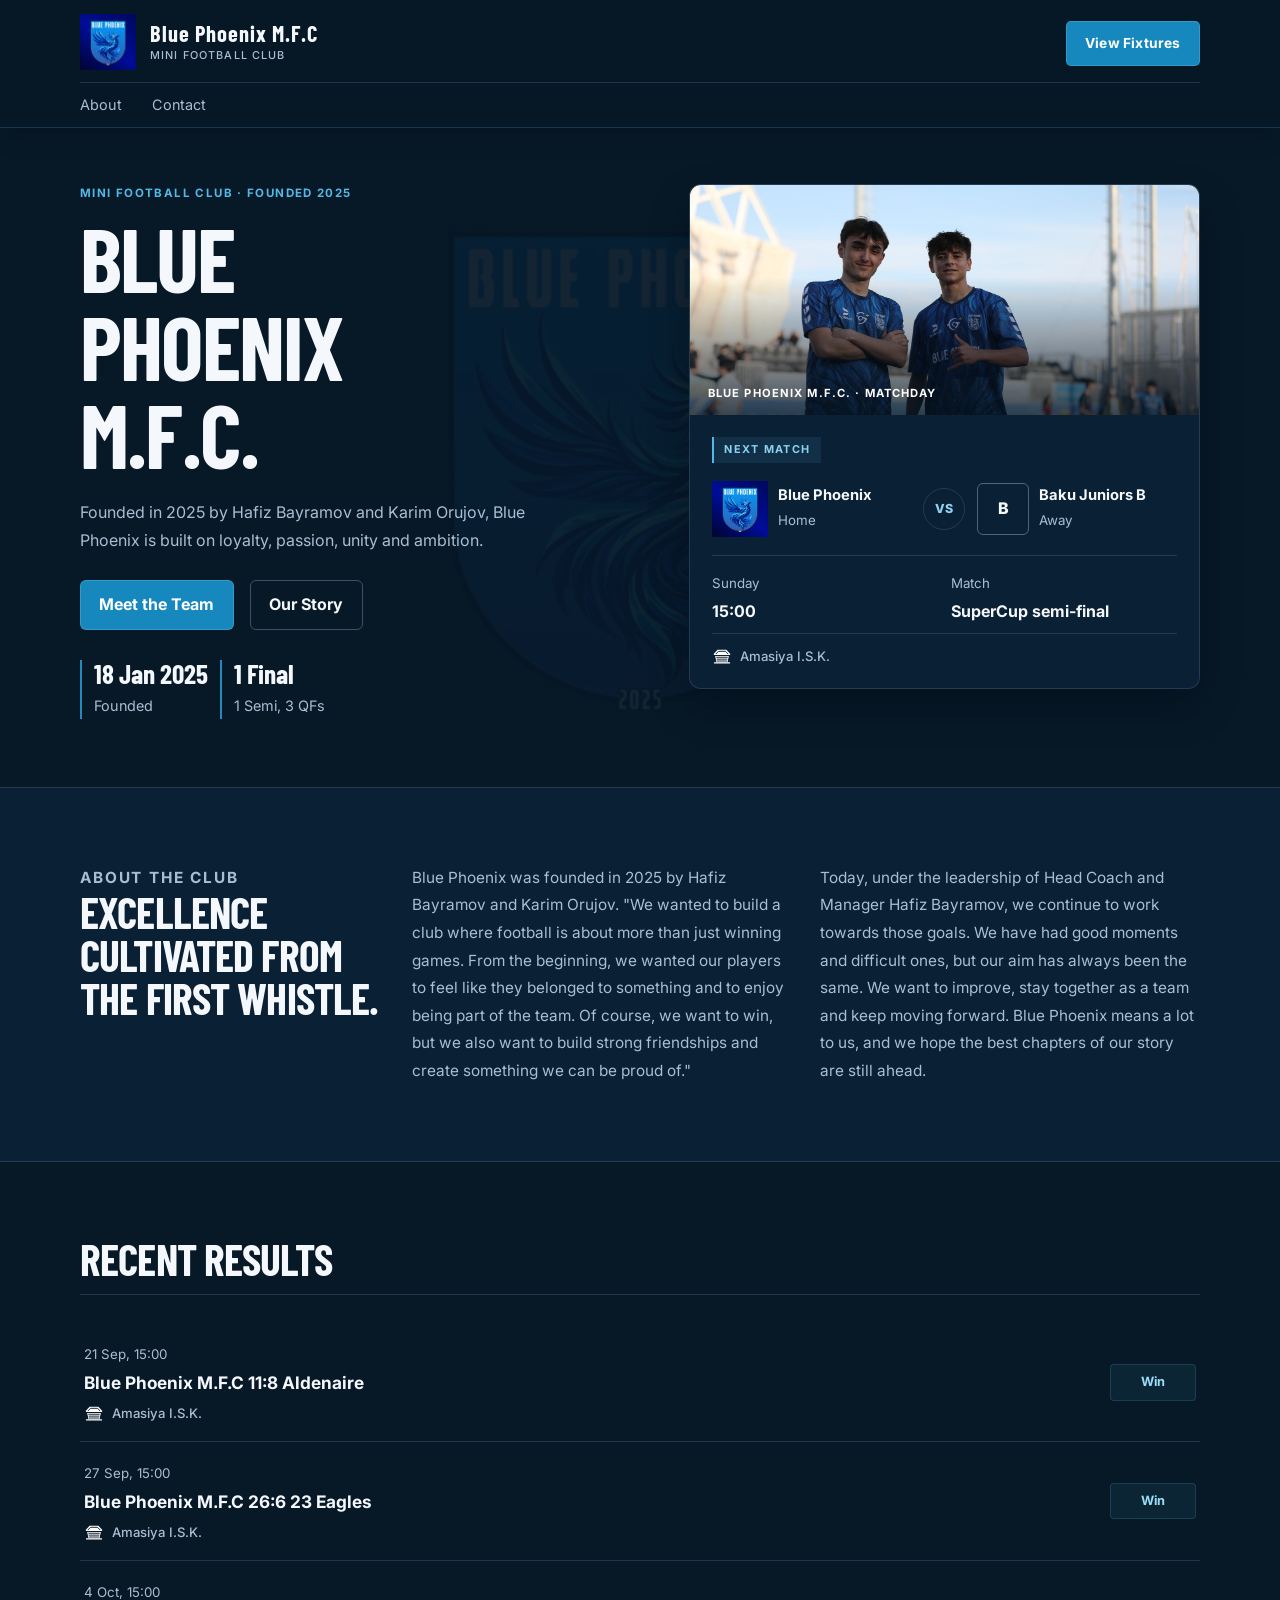
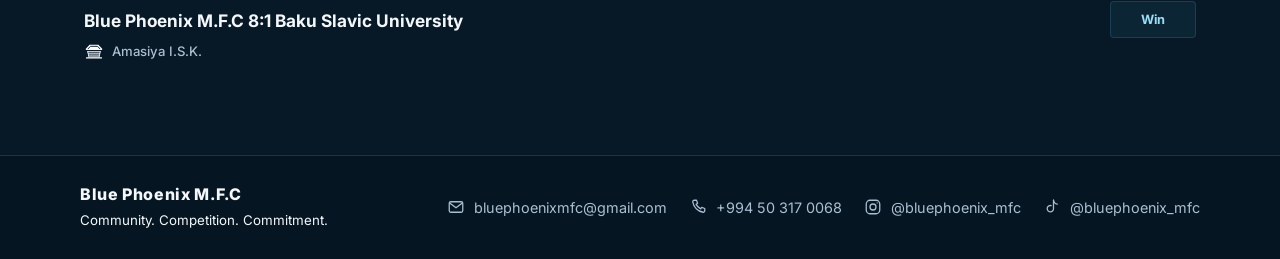
==== commit f3a40367: "Updated website" ====
--- a/index.html
+++ b/index.html
@@ -14,7 +14,7 @@
       href="https://fonts.googleapis.com/css2?family=Barlow+Condensed:wght@600;700;800&family=Inter:wght@400;500;600;700;800;900&display=swap"
       rel="stylesheet"
     />
-    <link rel="stylesheet" href="styles.css?v=14" />
+    <link rel="stylesheet" href="styles.css?v=15" />
   </head>
   <body class="home-page">
     <header class="topbar">
@@ -194,8 +194,34 @@
           <small>Community. Competition. Commitment.</small>
         </div>
         <div class="contact-info">
-          <a href="mailto:bluephoenixmfc@gmail.com">bluephoenixmfc@gmail.com</a>
-          <a href="tel:+994503170068">+994 50 317 0068</a>
+          <a class="contact-link" href="mailto:bluephoenixmfc@gmail.com">
+            <svg class="contact-icon" viewBox="0 0 24 24" aria-hidden="true" focusable="false">
+              <rect x="3" y="5" width="18" height="14" rx="2" />
+              <path d="m4 7 8 6 8-6" />
+            </svg>
+            <span>bluephoenixmfc@gmail.com</span>
+          </a>
+          <a class="contact-link" href="tel:+994503170068">
+            <svg class="contact-icon" viewBox="0 0 24 24" aria-hidden="true" focusable="false">
+              <path d="M7 3h3l1.5 4-2 1.5a15 15 0 0 0 6 6l1.5-2 4 1.5v3a2 2 0 0 1-2.2 2A17 17 0 0 1 5 5.2 2 2 0 0 1 7 3Z" />
+            </svg>
+            <span>+994 50 317 0068</span>
+          </a>
+          <a class="contact-link" href="https://www.instagram.com/bluephoenix_mfc/" target="_blank" rel="noopener noreferrer">
+            <svg class="contact-icon" viewBox="0 0 24 24" aria-hidden="true" focusable="false">
+              <rect x="3" y="3" width="18" height="18" rx="5" />
+              <circle cx="12" cy="12" r="4" />
+              <circle class="contact-icon-dot" cx="17.5" cy="6.5" r="0.75" />
+            </svg>
+            <span>@bluephoenix_mfc</span>
+          </a>
+          <a class="contact-link" href="https://www.tiktok.com/@bluephoenix_mfc" target="_blank" rel="noopener noreferrer">
+            <svg class="contact-icon" viewBox="0 0 24 24" aria-hidden="true" focusable="false">
+              <path d="M14 3v11.2a4.2 4.2 0 1 1-3.2-4.08" />
+              <path d="M14 3c.45 3 2.4 4.9 5 5.2" />
+            </svg>
+            <span>@bluephoenix_mfc</span>
+          </a>
         </div>
       </div>
     </footer>
--- a/styles.css
+++ b/styles.css
@@ -1271,12 +1271,47 @@
   display: flex;
   align-items: center;
   flex-wrap: wrap;
-  gap: 22px;
+  gap: 12px 22px;
   font-size: 0.9rem;
 }
 
-.contact-info a:hover {
+.contact-info .contact-link {
+  display: inline-flex;
+  align-items: center;
+  gap: 9px;
+  min-height: 36px;
+  min-width: 0;
+  transition: color 0.18s ease;
+}
+
+.contact-icon {
+  flex: 0 0 18px;
+  width: 18px;
+  height: 18px;
+  fill: none;
+  stroke: currentColor;
+  stroke-linecap: round;
+  stroke-linejoin: round;
+  stroke-width: 1.7;
+}
+
+.contact-icon-dot {
+  fill: currentColor;
+  stroke: none;
+}
+
+.contact-info .contact-link span {
+  overflow-wrap: anywhere;
+}
+
+.contact-info .contact-link:hover,
+.contact-info .contact-link:focus-visible {
   color: var(--primary);
+}
+
+.contact-info .contact-link:focus-visible {
+  outline: 2px solid var(--primary);
+  outline-offset: 3px;
 }
 
 .back-to-top {
@@ -1603,6 +1638,24 @@
   .coach-feature {
     padding: 16px;
   }
+
+  .contact-info {
+    display: grid;
+    grid-template-columns: minmax(0, 1fr);
+    gap: 8px 12px;
+    width: 100%;
+  }
+
+  .contact-info .contact-link {
+    gap: 7px;
+    font-size: 0.85rem;
+  }
+
+  .contact-icon {
+    flex-basis: 17px;
+    width: 17px;
+    height: 17px;
+  }
 }
 
 @media (max-width: 380px) {
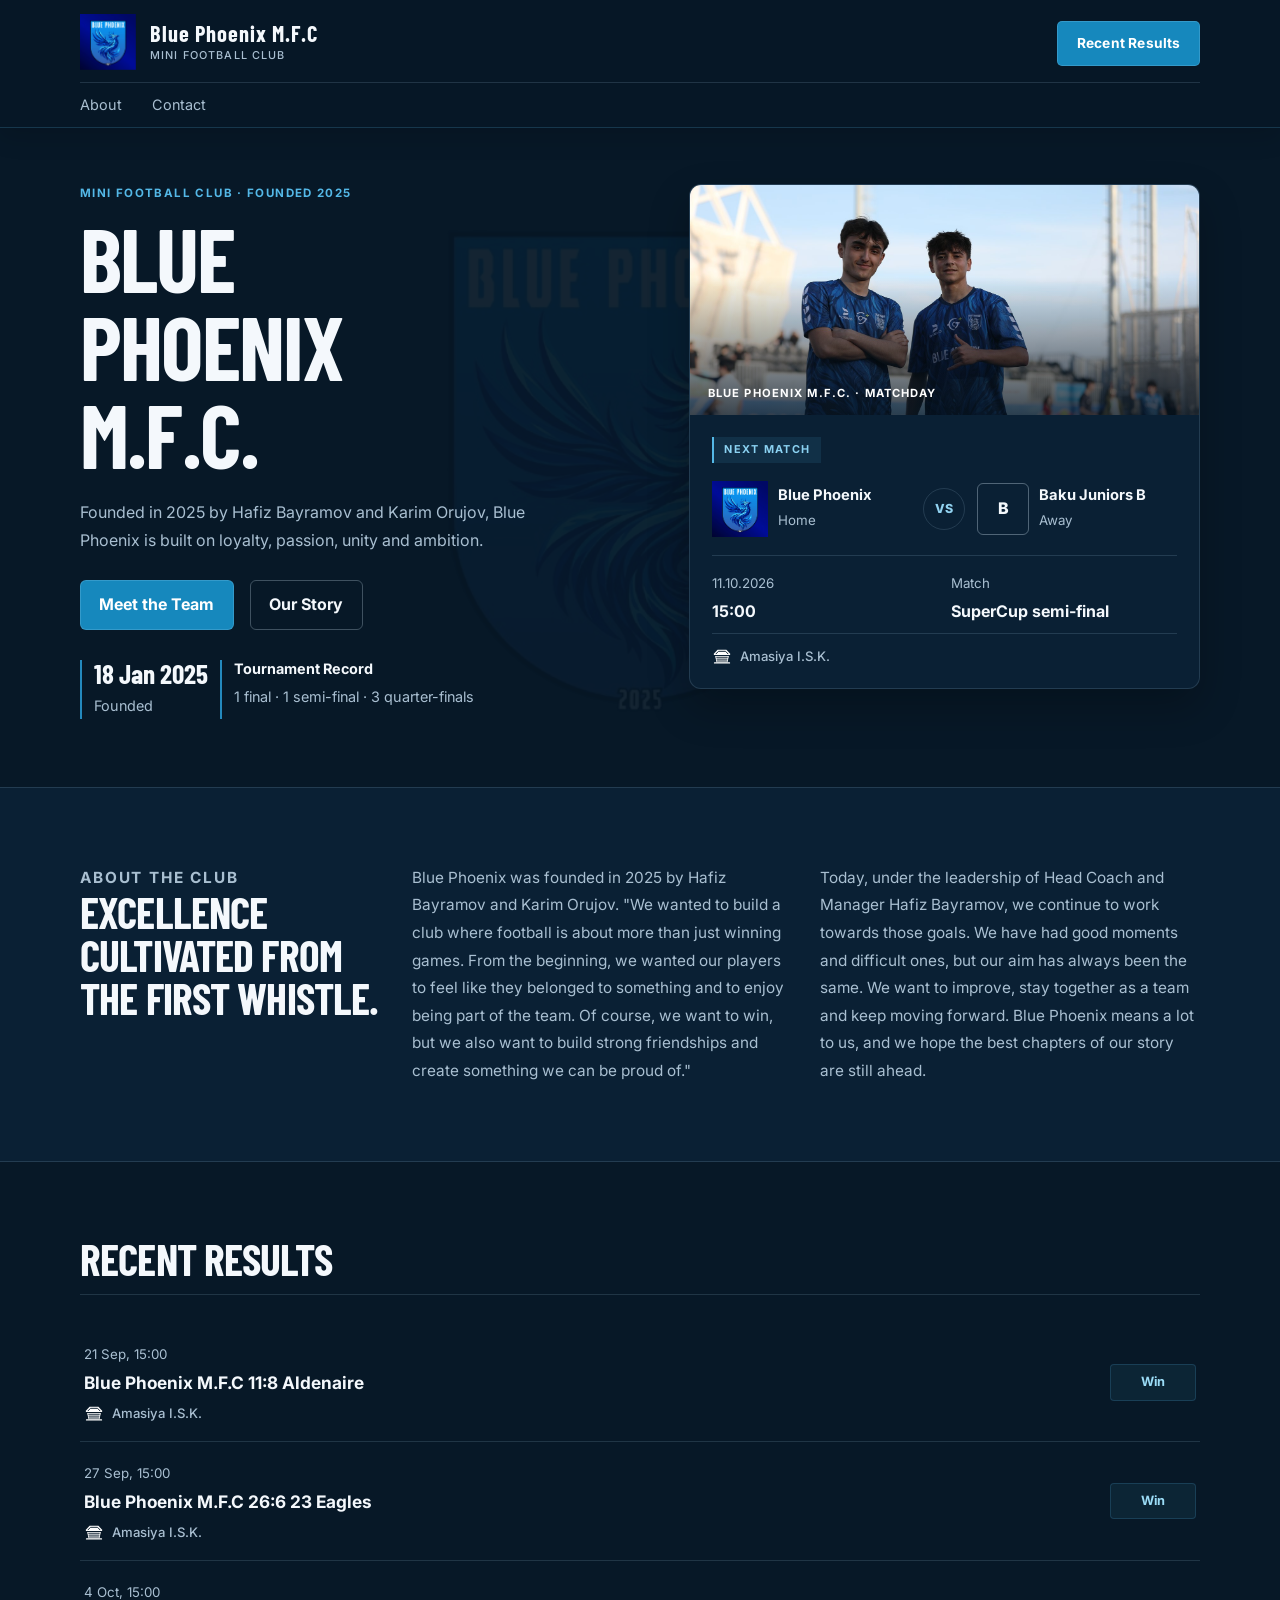
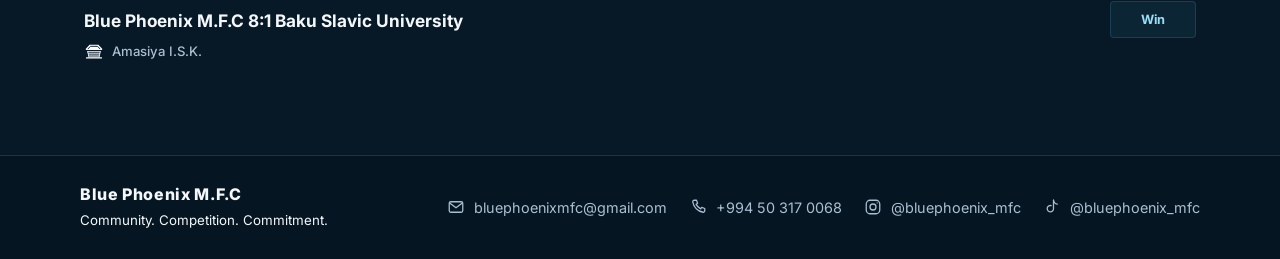
==== commit 1142cb16: "Updated website" ====
--- a/index.html
+++ b/index.html
@@ -14,7 +14,7 @@
       href="https://fonts.googleapis.com/css2?family=Barlow+Condensed:wght@600;700;800&family=Inter:wght@400;500;600;700;800;900&display=swap"
       rel="stylesheet"
     />
-    <link rel="stylesheet" href="styles.css?v=15" />
+    <link rel="stylesheet" href="styles.css?v=16" />
   </head>
   <body class="home-page">
     <header class="topbar">
@@ -32,7 +32,7 @@
           <a href="#contact">Contact</a>
         </nav>
 
-        <a class="btn btn-primary" href="#results">View Fixtures</a>
+        <a class="btn btn-primary" href="#results">Recent Results</a>
       </div>
     </header>
 
@@ -57,8 +57,8 @@
                 <span>Founded</span>
               </li>
               <li>
-                <strong>1 Final</strong>
-                <span>1 Semi, 3 QFs</span>
+                <strong class="stats-label">Tournament Record</strong>
+                <span>1 final · 1 semi-final · 3 quarter-finals</span>
               </li>
             </ul>
           </div>
@@ -100,7 +100,7 @@
 
               <div class="match-details">
                 <div>
-                  <small>Sunday</small>
+                  <small>11.10.2026</small>
                   <strong>15:00</strong>
                 </div>
                 <div>
@@ -207,7 +207,7 @@
             </svg>
             <span>+994 50 317 0068</span>
           </a>
-          <a class="contact-link" href="https://www.instagram.com/bluephoenix_mfc/" target="_blank" rel="noopener noreferrer">
+          <a class="contact-link" href="https://www.instagram.com/blue_phoenixmfc/" target="_blank" rel="noopener noreferrer">
             <svg class="contact-icon" viewBox="0 0 24 24" aria-hidden="true" focusable="false">
               <rect x="3" y="3" width="18" height="18" rx="5" />
               <circle cx="12" cy="12" r="4" />
@@ -215,7 +215,7 @@
             </svg>
             <span>@bluephoenix_mfc</span>
           </a>
-          <a class="contact-link" href="https://www.tiktok.com/@bluephoenix_mfc" target="_blank" rel="noopener noreferrer">
+          <a class="contact-link" href="https://www.tiktok.com/@blue_phoenixmfc" target="_blank" rel="noopener noreferrer">
             <svg class="contact-icon" viewBox="0 0 24 24" aria-hidden="true" focusable="false">
               <path d="M14 3v11.2a4.2 4.2 0 1 1-3.2-4.08" />
               <path d="M14 3c.45 3 2.4 4.9 5 5.2" />
--- a/styles.css
+++ b/styles.css
@@ -395,6 +395,13 @@
   font-size: clamp(1.7rem, 2vw, 2.2rem);
   line-height: 1;
   margin-bottom: 6px;
+}
+
+.stats .stats-label {
+  font-family: inherit;
+  font-size: 0.9rem;
+  line-height: 1.25;
+  letter-spacing: 0;
 }
 
 .stats span {
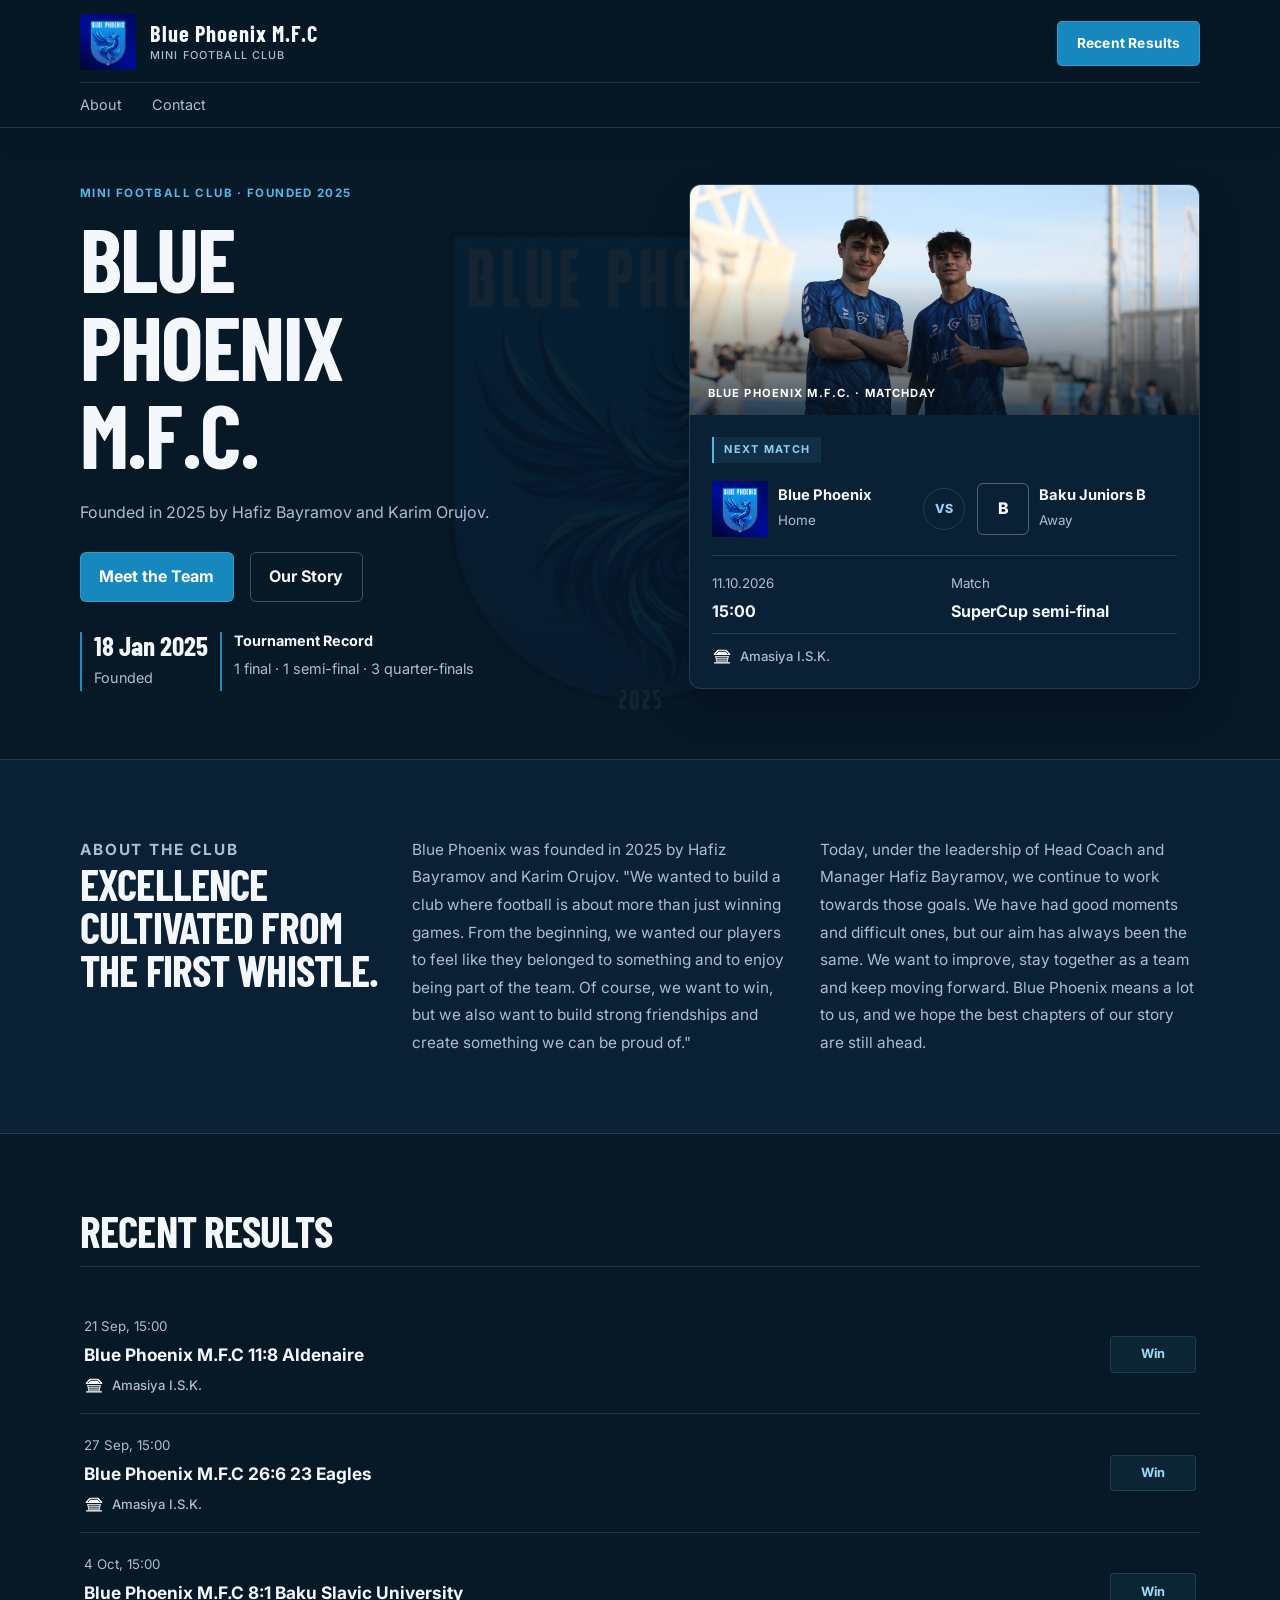
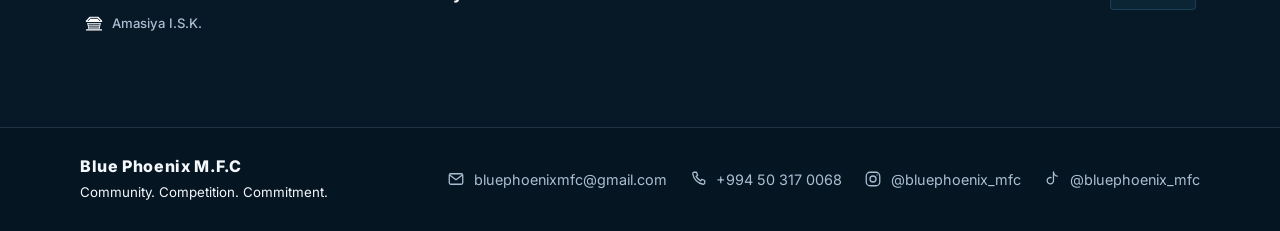
==== commit 8036bcf6: "Updated website" ====
--- a/index.html
+++ b/index.html
@@ -43,8 +43,7 @@
             <p class="eyebrow">Mini Football Club · Founded 2025</p>
             <h1>Blue Phoenix M.F.C.</h1>
             <p class="lead">
-              Founded in 2025 by Hafiz Bayramov and Karim Orujov, Blue Phoenix is built on
-              loyalty, passion, unity and ambition.
+              Founded in 2025 by Hafiz Bayramov and Karim Orujov.
             </p>
             <div class="cta-row">
               <a class="btn btn-primary" href="squad.html">Meet the Team</a>
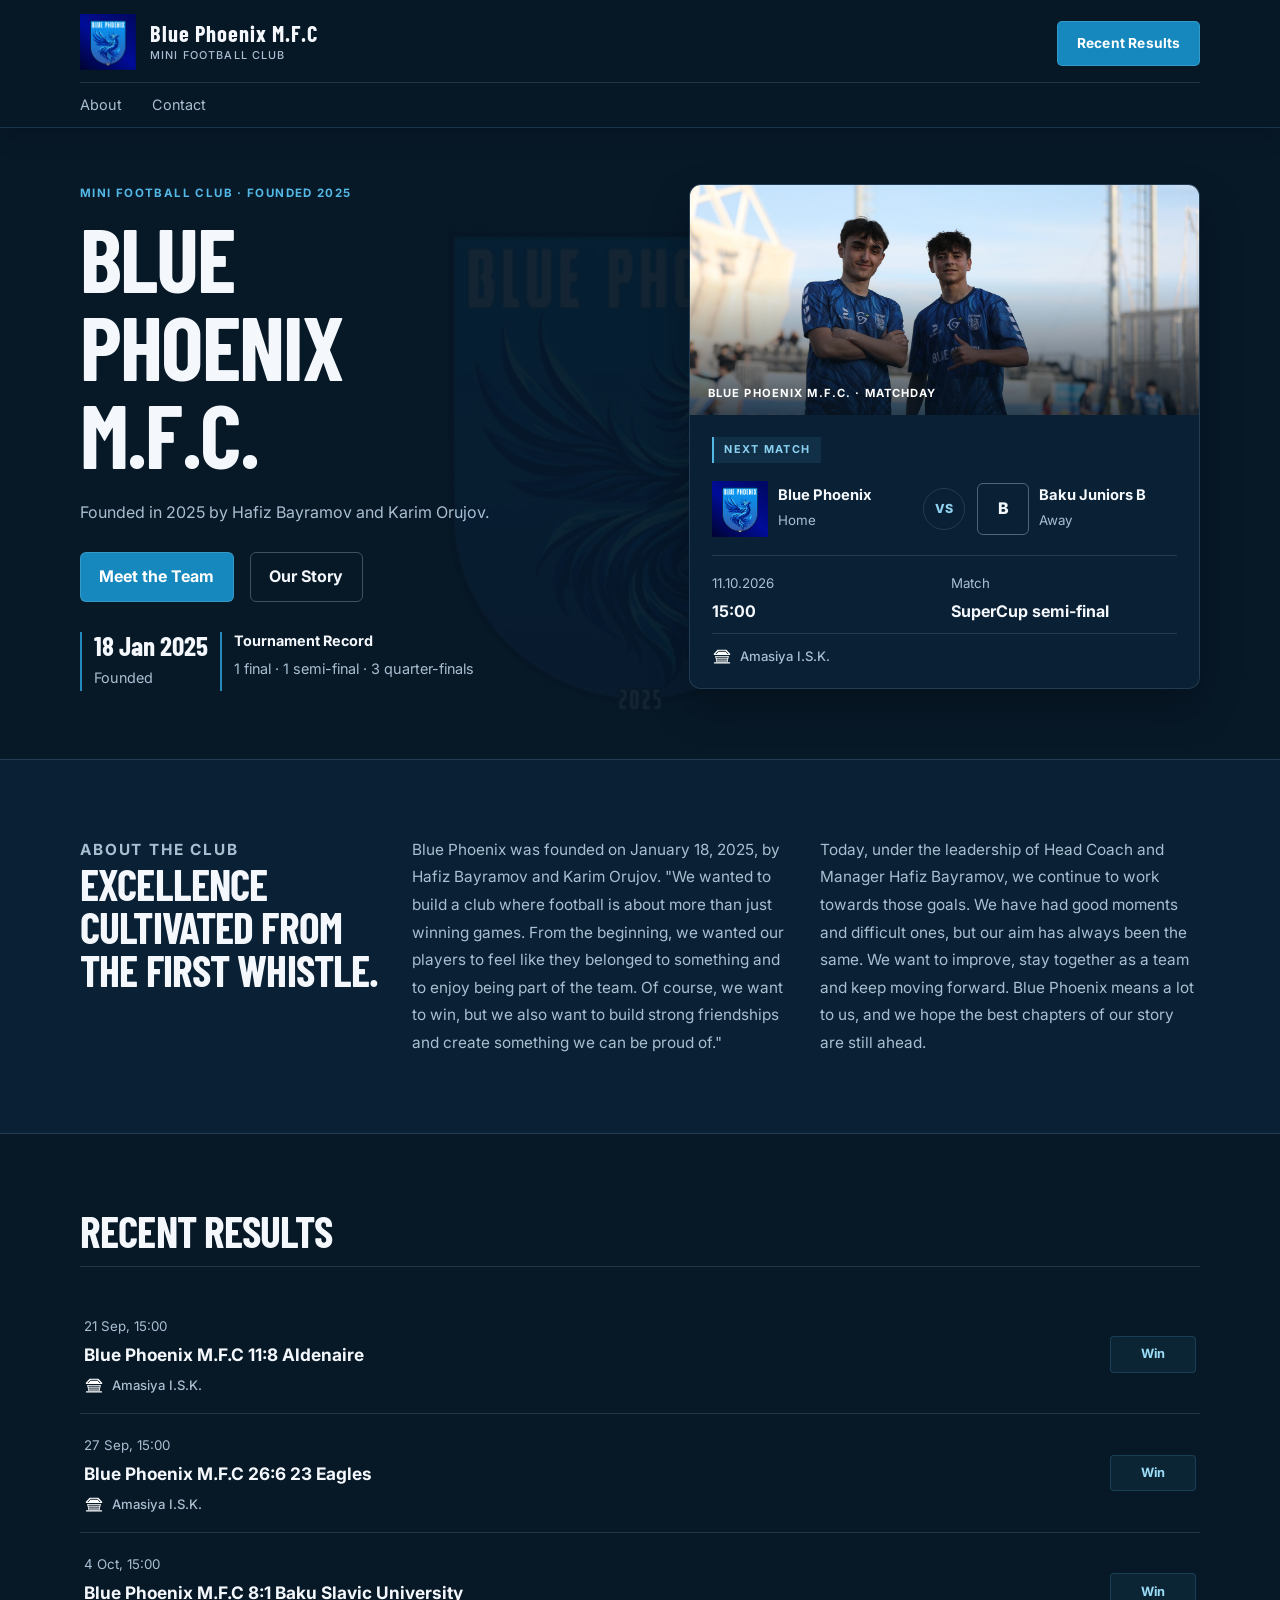
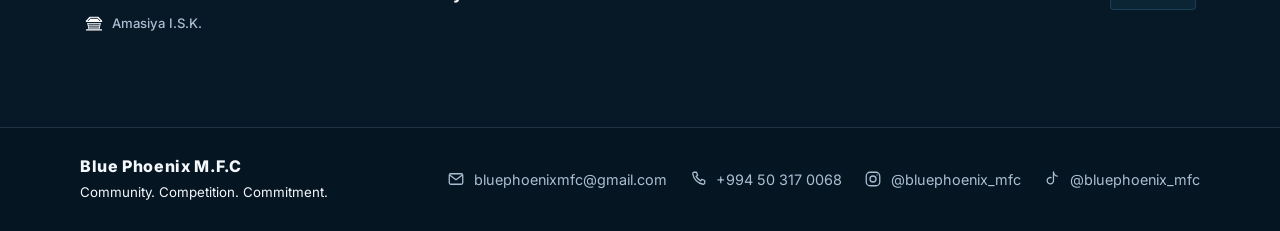
==== commit 90bfca83: "Updated website" ====
--- a/index.html
+++ b/index.html
@@ -124,7 +124,7 @@
             <h2>Excellence cultivated from the first whistle.</h2>
           </div>
           <p>
-            Blue Phoenix was founded in 2025 by Hafiz Bayramov and Karim Orujov. "We wanted
+            Blue Phoenix was founded on January 18, 2025, by Hafiz Bayramov and Karim Orujov. "We wanted
             to build a club where football is about more than just winning games. From the
             beginning, we wanted our players to feel like they belonged to something and
             to enjoy being part of the team. Of course, we want to win, but we also want to
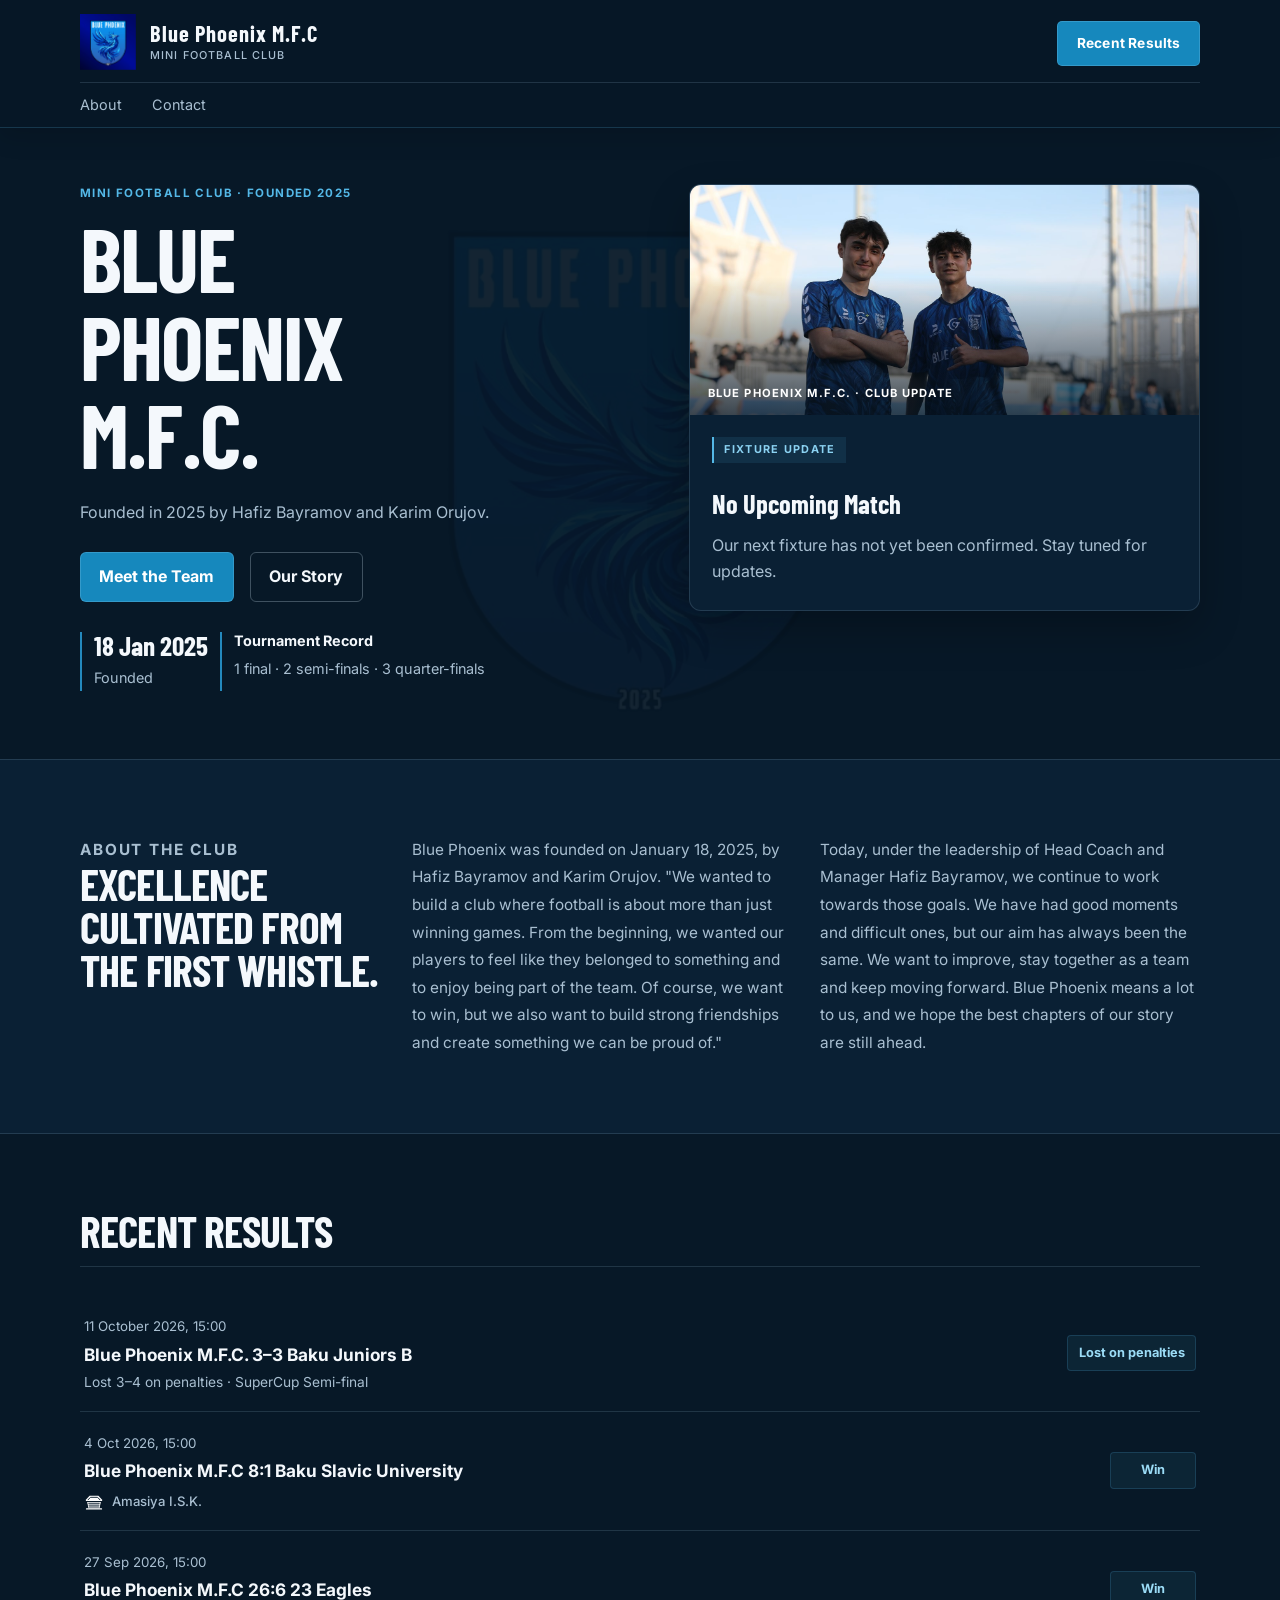
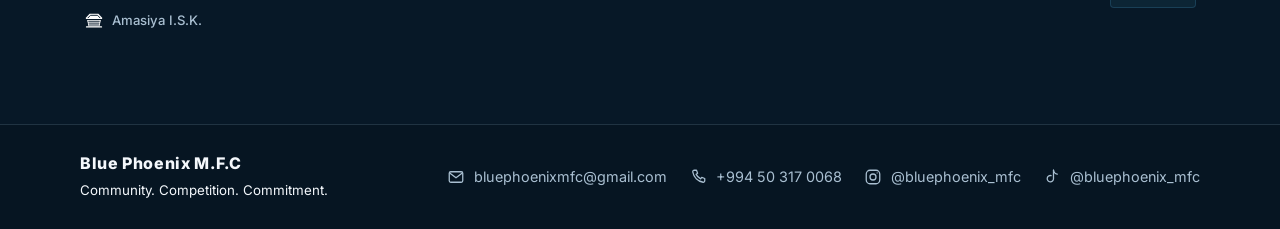
==== commit b0dfb301: "Update match records and website content" ====
--- a/index.html
+++ b/index.html
@@ -14,7 +14,7 @@
       href="https://fonts.googleapis.com/css2?family=Barlow+Condensed:wght@600;700;800&family=Inter:wght@400;500;600;700;800;900&display=swap"
       rel="stylesheet"
     />
-    <link rel="stylesheet" href="styles.css?v=16" />
+    <link rel="stylesheet" href="styles.css?v=17" />
   </head>
   <body class="home-page">
     <header class="topbar">
@@ -57,12 +57,12 @@
               </li>
               <li>
                 <strong class="stats-label">Tournament Record</strong>
-                <span>1 final · 1 semi-final · 3 quarter-finals</span>
+                <span>1 final · 2 semi-finals · 3 quarter-finals</span>
               </li>
             </ul>
           </div>
 
-          <div id="fixtures" class="hero-card" aria-label="Featured match card" data-stadium="Amasiya I.S.K.">
+          <div id="fixtures" class="hero-card" aria-label="Upcoming fixture information">
             <figure class="hero-photo" data-slideshow>
               <img
                 class="hero-slide is-active"
@@ -71,46 +71,13 @@
                 fetchpriority="high"
               />
               <img class="hero-slide" alt="" aria-hidden="true" />
-              <figcaption>Blue Phoenix M.F.C. · Matchday</figcaption>
+              <figcaption>Blue Phoenix M.F.C. · Club update</figcaption>
             </figure>
             <div class="hero-card-content">
-              <div class="match-badge">Next Match</div>
-              <div class="clubs">
-                <div class="team-block">
-                  <img src="16346.jpg" alt="Blue Phoenix logo" class="team-logo" />
-                  <div>
-                    <p>Blue Phoenix</p>
-                    <small>Home</small>
-                  </div>
-                </div>
-
-                <div class="score-box">
-                  <span>VS</span>
-                </div>
-
-                <div class="team-block">
-                  <span class="team-crest dark">B</span>
-                  <div>
-                    <p>Baku Juniors B</p>
-                    <small>Away</small>
-                  </div>
-                </div>
-              </div>
-
-              <div class="match-details">
-                <div>
-                  <small>11.10.2026</small>
-                  <strong>15:00</strong>
-                </div>
-                <div>
-                  <small>Match</small>
-                  <strong>SuperCup semi-final</strong>
-                </div>
-              </div>
-
-              <div class="fixture-venue match-venue">
-                <img src="stadium-icon.svg" alt="" aria-hidden="true" />
-                <span>Amasiya I.S.K.</span>
+              <div class="match-badge">Fixture update</div>
+              <div class="next-fixture-placeholder">
+                <h2>No Upcoming Match</h2>
+                <p>Our next fixture has not yet been confirmed. Stay tuned for updates.</p>
               </div>
             </div>
           </div>
@@ -147,10 +114,18 @@
           </div>
 
           <div class="fixture-list">
+            <div class="fixture-item result-item">
+              <div>
+                <small>11 October 2026, 15:00</small>
+                <h3>Blue Phoenix M.F.C. 3–3 Baku Juniors B</h3>
+                <p class="result-note">Lost 3–4 on penalties · SuperCup Semi-final</p>
+              </div>
+              <span>Lost on penalties</span>
+            </div>
             <div class="fixture-item result-item" data-stadium="Amasiya I.S.K.">
               <div>
-                <small>21 Sep, 15:00</small>
-                <h3>Blue Phoenix M.F.C 11:8 Aldenaire</h3>
+                <small>4 Oct 2026, 15:00</small>
+                <h3>Blue Phoenix M.F.C 8:1 Baku Slavic University</h3>
                 <div class="fixture-venue">
                   <img src="stadium-icon.svg" alt="" aria-hidden="true" />
                   <span>Amasiya I.S.K.</span>
@@ -160,7 +135,7 @@
             </div>
             <div class="fixture-item result-item" data-stadium="Amasiya I.S.K.">
               <div>
-                <small>27 Sep, 15:00</small>
+                <small>27 Sep 2026, 15:00</small>
                 <h3>Blue Phoenix M.F.C 26:6 23 Eagles</h3>
                 <div class="fixture-venue">
                   <img src="stadium-icon.svg" alt="" aria-hidden="true" />
@@ -169,17 +144,6 @@
               </div>
               <span>Win</span>
             </div>
-            <div class="fixture-item result-item" data-stadium="Amasiya I.S.K.">
-              <div>
-                <small>4 Oct, 15:00</small>
-                <h3>Blue Phoenix M.F.C 8:1 Baku Slavic University</h3>
-                <div class="fixture-venue">
-                  <img src="stadium-icon.svg" alt="" aria-hidden="true" />
-                  <span>Amasiya I.S.K.</span>
-                </div>
-              </div>
-              <span>Win</span>
-            </div>
           </div>
         </div>
       </section>
--- a/styles.css
+++ b/styles.css
@@ -481,6 +481,23 @@
   font-weight: 700;
   letter-spacing: 0.12em;
   text-transform: uppercase;
+}
+
+.next-fixture-placeholder {
+  padding: 20px 0 4px;
+}
+
+.next-fixture-placeholder h2 {
+  margin: 0 0 8px;
+  font-family: "Barlow Condensed", "Arial Narrow", sans-serif;
+  font-size: 1.65rem;
+}
+
+.next-fixture-placeholder p {
+  max-width: 28rem;
+  margin: 0;
+  color: var(--muted);
+  line-height: 1.6;
 }
 
 .clubs {
@@ -1193,6 +1210,13 @@
   margin: 4px 0 0;
   font-size: 1.08rem;
   line-height: 1.4;
+}
+
+.result-note {
+  margin: 5px 0 0;
+  color: var(--muted);
+  font-size: 0.86rem;
+  line-height: 1.5;
 }
 
 .fixture-venue {
